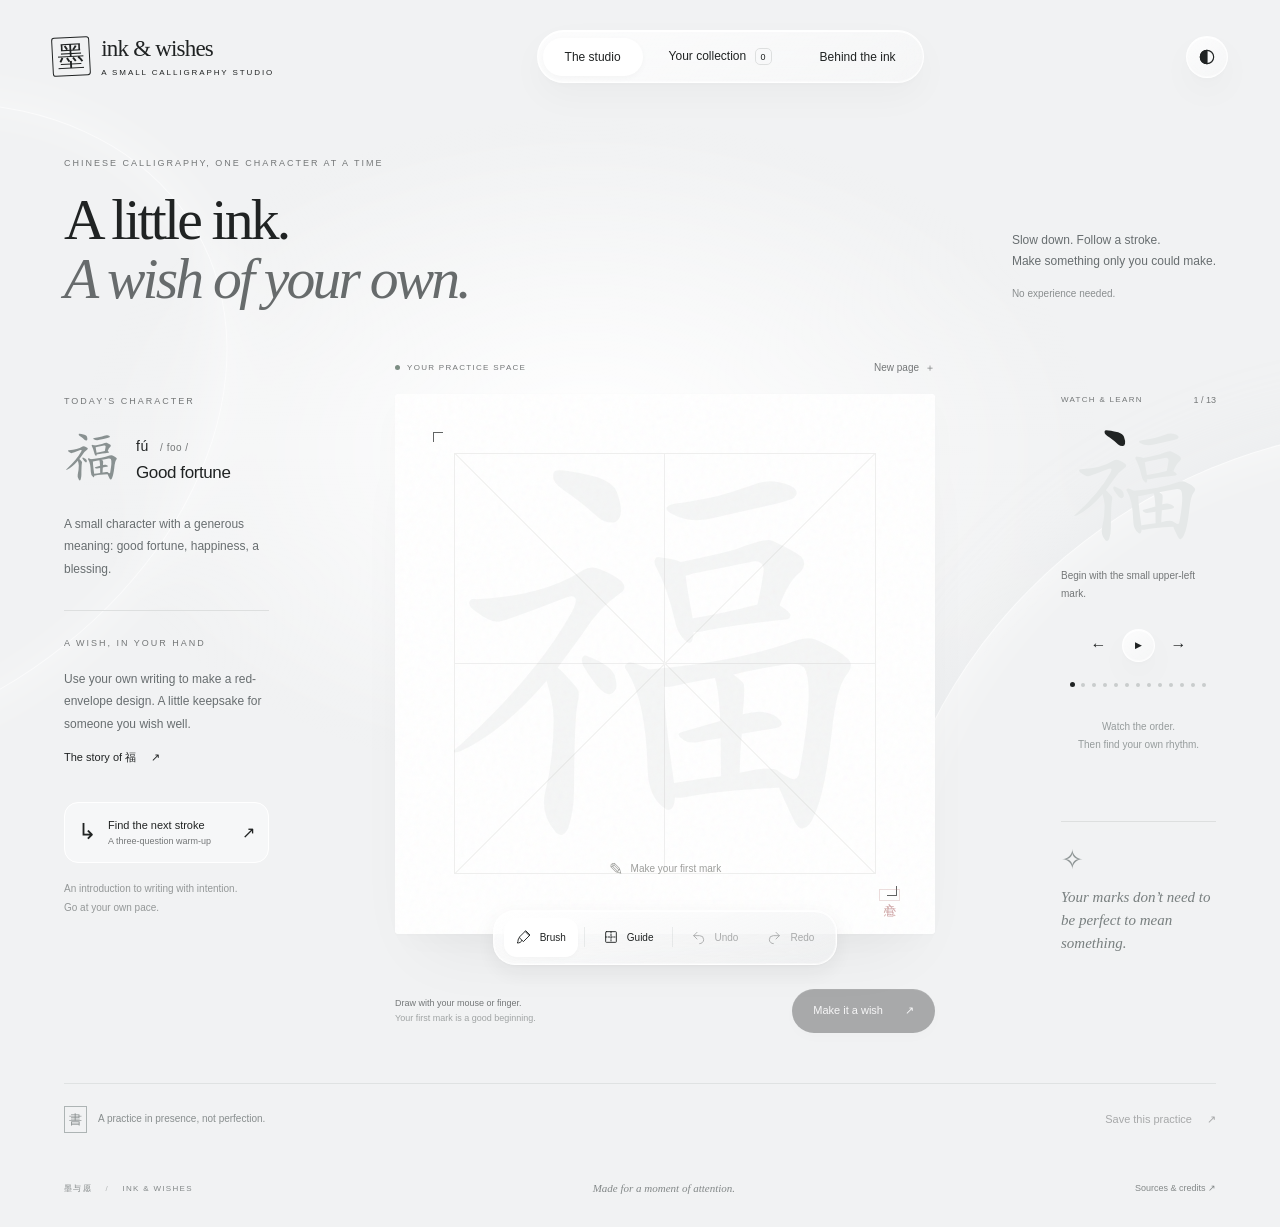
==== assignments/03-ink-and-wishes/site/index.html @ 6d6f7f2f "Build Ink and Wishes calligraphy studio with games and editable artwork" ====
<!doctype html>
<html lang="en">
<head>
  <meta charset="utf-8"><meta name="viewport" content="width=device-width, initial-scale=1">
  <meta name="theme-color" content="#f1f2f3">
  <meta name="description" content="A quiet place to discover Chinese calligraphy. Learn a character, make your mark, and turn your writing into a wish.">
  <title>Ink & Wishes — a little practice, a lasting wish</title>
  <link rel="icon" href="favicon.svg" type="image/svg+xml"><link rel="stylesheet" href="style.css">
  <script type="module" src="app.mjs"></script>
</head>
<body>
  <a href="#main" class="skip-link">Skip to the writing desk</a>
  <div class="ambient" aria-hidden="true"><i></i><i></i></div>
  <header class="site-header">
    <a class="brand" href="#studio" aria-label="Ink and Wishes home"><span class="brand-seal" lang="zh">墨</span><span>ink & wishes<span class="brand-caption">A SMALL CALLIGRAPHY STUDIO</span></span></a>
    <nav class="glass navigation" aria-label="Main navigation"><a href="#studio" data-route="studio" aria-current="page">The studio</a><a href="#collection" data-route="collection">Your collection <span id="nav-count">0</span></a><a href="#process" data-route="process">Behind the ink</a></nav>
    <button id="appearance" class="icon-button glass" aria-label="Use solid controls" aria-pressed="false" title="Use solid controls"><svg viewBox="0 0 24 24" aria-hidden="true"><circle cx="12" cy="12" r="8"/><path d="M12 4v16M12 4a8 8 0 0 0 0 16" fill="currentColor"/></svg></button>
  </header>
  <main id="main" tabindex="-1">
    <section id="view-studio" class="view" aria-labelledby="studio-heading">
      <div class="intro"><div><p class="eyebrow">CHINESE CALLIGRAPHY, ONE CHARACTER AT A TIME</p><h1 id="studio-heading">A little ink.<br><em>A wish of your own.</em></h1></div><p class="intro-note">Slow down. Follow a stroke.<br>Make something only you could make.<span>No experience needed.</span></p></div>
      <div class="desk">
        <aside class="lesson" aria-label="About this character">
          <p class="eyebrow">TODAY’S CHARACTER</p><div class="character-name"><span class="fu-small" aria-hidden="true"></span><div><p class="pronunciation">fú <span>/ foo /</span></p><h2>Good fortune</h2></div></div>
          <p>A small character with a generous meaning: good fortune, happiness, a blessing.</p>
          <div class="lesson-rule"></div><p class="eyebrow">A WISH, IN YOUR HAND</p><p>Use your own writing to make a red-envelope design. A little keepsake for someone you wish well.</p>
          <button id="open-lesson" class="text-link">The story of 福 <span aria-hidden="true">↗</span></button>
          <button id="open-quiz" class="challenge-card"><span class="challenge-symbol" aria-hidden="true">↳</span><span><strong>Find the next stroke</strong><small>A three-question warm-up</small></span><span aria-hidden="true">↗</span></button>
          <p class="lesson-footnote">An introduction to writing with intention.<br>Go at your own pace.</p>
        </aside>
        <section class="workspace" aria-label="Writing surface">
          <div class="paper-meta"><span><span class="live-dot"></span> YOUR PRACTICE SPACE</span><button id="new-page" class="text-link">New page <span aria-hidden="true">＋</span></button></div>
          <div class="paper" id="paper">
            <div class="paper-grain" aria-hidden="true"></div><div class="guide-grid" id="guide-grid" aria-hidden="true"></div><div id="trace-guide" aria-hidden="true"></div>
            <canvas id="ink-canvas" aria-label="Draw your calligraphy here with a mouse, pen, or finger" aria-describedby="canvas-help"></canvas>
            <div class="paper-corner tl" aria-hidden="true"></div><div class="paper-corner br" aria-hidden="true"></div>
            <div class="paper-hint" id="paper-hint"><span class="hint-icon" aria-hidden="true">✎</span> Make your first mark</div>
            <span class="paper-stamp" lang="zh" aria-hidden="true">心意</span>
          </div>
          <div class="glass tool-tray" role="group" aria-label="Drawing tools">
            <button id="brush-options" class="tool-button selected" aria-label="Brush settings" title="Brush settings"><svg viewBox="0 0 24 24" aria-hidden="true"><path d="m15 3 6 6-10 10-6-6ZM5 13c-3 2-1 5-3 8 3 0 6-1 7-4M14 4l6 6"/></svg><span>Brush</span></button>
            <span class="tool-divider"></span><button id="toggle-guide" class="tool-button" aria-label="Show tracing guide" aria-pressed="true" title="Toggle guide"><svg viewBox="0 0 24 24" aria-hidden="true"><rect x="4" y="4" width="16" height="16" rx="1"/><path d="M12 4v16M4 12h16" stroke-dasharray="2 2"/></svg><span>Guide</span></button>
            <span class="tool-divider"></span><button id="undo" class="tool-button" disabled aria-label="Undo last stroke" title="Undo (Ctrl or Command Z)"><svg viewBox="0 0 24 24" aria-hidden="true"><path d="m9 5-5 5 5 5M4 10h9a6 6 0 0 1 0 12"/></svg><span>Undo</span></button><button id="redo" class="tool-button" disabled aria-label="Redo last stroke" title="Redo"><svg viewBox="0 0 24 24" aria-hidden="true"><path d="m15 5 5 5-5 5M20 10h-9a6 6 0 0 0 0 12"/></svg><span>Redo</span></button>
          </div>
          <div class="workspace-bottom"><p id="canvas-help">Draw with your mouse or finger.<span id="stroke-count">Your first mark is a good beginning.</span></p><button id="create-envelope" class="button button-dark" disabled>Make it a wish <span aria-hidden="true">↗</span></button></div>
        </section>
        <aside class="reference" aria-labelledby="sequence-heading"><div class="reference-head"><p class="eyebrow" id="sequence-heading">WATCH & LEARN</p><span id="sequence-counter">1 / 13</span></div><div class="reference-glyph" id="sequence-glyph" aria-label="Stroke 1 of 13"></div><p id="sequence-caption">Begin with the small upper-left mark.</p><div class="sequence-controls"><button id="previous-stroke" class="icon-button" aria-label="Previous reference stroke">←</button><button id="play-sequence" class="icon-button glass" aria-label="Play stroke sequence"><span id="play-symbol" aria-hidden="true">▶</span></button><button id="next-stroke" class="icon-button" aria-label="Next reference stroke">→</button></div><div class="sequence-dots" id="sequence-dots" aria-label="Choose a reference stroke"></div><p class="reference-note">Watch the order.<br>Then find your own rhythm.</p><div class="reference-bottom"><span aria-hidden="true">✧</span><p>Your marks don’t need to be perfect to mean something.</p></div></aside>
      </div>
      <div class="studio-bottom"><p><span class="tiny-seal" lang="zh" aria-hidden="true">書</span> A practice in presence, not perfection.</p><button id="save-practice" class="text-link" disabled>Save this practice <span aria-hidden="true">↗</span></button></div>
    </section>
    <section id="view-collection" class="view" aria-labelledby="collection-heading" hidden><div class="section-intro"><p class="eyebrow">THE MARKS YOU KEEP</p><h1 id="collection-heading">Your collection.</h1><p>Three little spaces for your work. Saved in this browser, on this device.</p></div><div id="collection-status" role="status"></div><div id="collection-grid" class="collection-grid"></div><p class="collection-note">Download a PNG to keep a copy elsewhere. Clearing browser data can remove saved works. A PNG is an image, not an editable drawing.</p></section>
    <section id="view-process" class="view" aria-labelledby="process-heading" hidden><div class="section-intro"><p class="eyebrow">AN AGENTIC-WORKFLOW HOMEWORK PROJECT</p><h1 id="process-heading">Behind the ink.</h1><p>A small website. A record of the choices that shaped it.</p></div><div class="process-layout"><div><h2>From a broad idea to one usable journey.</h2><p>The first idea included games, a brush simulator, couplets, red envelopes, and a gallery. A rubric review led to a smaller first release: one character, one game, and a keepsake you can actually save.</p><ol class="process-list"><li><span>01</span><div><h3>Brief & direction</h3><p>The student chose calligraphy, then changed the visual direction from pastel colors to minimal fluid glass.</p></div></li><li><span>02</span><div><h3>Research & build</h3><p>The coding agent checked references, selected reusable stroke data, and built the lesson, drawing tools, and collection.</p></div></li><li><span>03</span><div><h3>Check & iterate</h3><p>Software checks and browser interaction test drawing, saving, and export. A three-person learner trial is still planned; no participant results are claimed.</p></div></li></ol><p class="process-small">This page records agent-assisted development. The website itself runs locally in your browser and does not call an AI service.</p></div><aside class="process-aside glass"><p class="eyebrow">TRY YOUR NEXT ITERATION</p><h2>Give the agent a useful brief.</h2><label for="iteration-goal">One thing you would improve</label><textarea id="iteration-goal" rows="3" placeholder="For example: make the guide easier to follow on my phone."></textarea><button id="generate-prompt" class="button button-dark">Build my prompt <span aria-hidden="true">↗</span></button><div id="prompt-result" hidden><label for="generated-prompt">Your task brief</label><textarea id="generated-prompt" rows="7" readonly></textarea><button id="copy-prompt" class="text-link">Copy prompt ↗</button></div><p id="prompt-status" role="status"></p></aside></div><div class="lexicon"><details><summary>Prompt</summary><p>The task you give an agent, including the outcome, constraints, and checks.</p></details><details><summary>Context</summary><p>The brief, code, sources, and prior decisions the agent needs to work well.</p></details><details><summary>Tool</summary><p>An action the agent can take, such as reading a source, editing a file, or checking a browser.</p></details><details><summary>Handoff</summary><p>Passing a bounded result, such as a source sheet, into the next task.</p></details><details><summary>Evaluation</summary><p>Checking an output against concrete expectations instead of assuming it works.</p></details><details><summary>Iteration</summary><p>Changing something based on a finding, then checking the result again.</p></details></div><button id="open-sources" class="text-link">References & credits ↗</button></section>
  </main>
  <footer><span>墨与愿 <span class="footer-divider">/</span> INK & WISHES</span><p>Made for a moment of attention.</p><button id="footer-sources" class="text-link">Sources & credits ↗</button></footer>
  <div id="toast" class="glass toast" role="status" aria-live="polite" hidden></div>
  <dialog id="modal" aria-labelledby="modal-title"><div class="modal-top"><p class="eyebrow" id="modal-eyebrow"></p><button id="close-modal" class="icon-button" aria-label="Close dialog">×</button></div><div id="modal-content"></div></dialog>
  <noscript><p class="noscript">Enable JavaScript for the drawing tools and lessons. Source files and credits remain available in the project.</p></noscript>
</body></html>
---- assignments/03-ink-and-wishes/site/style.css ----
@charset "UTF-8";
:root{--paper:#fff;--atmosphere:#f1f2f3;--ink:#202323;--muted:#747778;--edge:#dddfdf;--red:#962d32;--body:"Avenir Next","Helvetica Neue",Arial,sans-serif;--display:Georgia,"Times New Roman",serif;--glass:linear-gradient(145deg,rgba(255,255,255,.8),rgba(255,255,255,.32));--glass-shadow:inset 0 1px 0 #fff,inset 0 -1px 0 #ffffff70,0 4px 5px #20232304,0 14px 36px #20232308;--radius:20px;color-scheme:light;font-family:var(--body);color:var(--ink);background:var(--atmosphere);font-synthesis:none}
*{box-sizing:border-box}body{margin:0;min-width:320px;overflow-x:hidden}button,input,textarea,select{font:inherit}button,a{-webkit-tap-highlight-color:transparent}button{cursor:pointer;color:inherit}button:disabled{cursor:not-allowed;opacity:.35}button:focus-visible,a:focus-visible,input:focus-visible,textarea:focus-visible,summary:focus-visible{outline:2px solid var(--red);outline-offset:5px}button{border:0;background:none}a{color:inherit;text-underline-offset:4px}p{line-height:1.65}h1,h2,h3,p{margin-top:0}svg{display:block}button svg{width:20px;height:20px;fill:none;stroke:currentColor;stroke-width:1.4;stroke-linecap:round;stroke-linejoin:round}[hidden]{display:none!important}.skip-link{position:fixed;top:-80px;left:20px;z-index:100;padding:14px;background:white}.skip-link:focus{top:10px}.ambient{position:fixed;inset:0;overflow:hidden;pointer-events:none;z-index:-1;background:radial-gradient(ellipse at 46% 50%,#fff 0,transparent 52%)}.ambient i{position:absolute;width:800px;height:600px;border-radius:50%;border:1px solid #ffffffb0;box-shadow:inset 0 0 50px #fff6,0 0 60px #fff8;transform:rotate(-30deg);left:-550px;top:130px}.ambient i+ i{left:auto;right:-590px;top:440px;width:1000px;height:900px;box-shadow:inset 0 0 55px #fff9,0 0 80px #dce0e340}
.glass{background:var(--glass);border:1px solid #ffffffdf;box-shadow:var(--glass-shadow);backdrop-filter:blur(22px) saturate(115%);-webkit-backdrop-filter:blur(22px) saturate(115%)}.site-header{max-width:1440px;margin:auto;padding:30px 52px;display:flex;align-items:center;justify-content:space-between;gap:24px}.brand{display:flex;align-items:center;gap:11px;text-decoration:none;font-family:var(--display);font-size:23px;letter-spacing:-.8px;white-space:nowrap}.brand-seal{font-family:"Songti SC","SimSun",serif;font-size:27px;border:1px solid var(--ink);border-radius:3px;line-height:1;padding:5px;transform:rotate(-3deg)}.brand-caption{display:block;font:8px var(--body);letter-spacing:1.9px;margin-top:6px}.navigation{display:flex;align-items:center;border-radius:40px;padding:5px;gap:4px}.navigation a{font-size:12px;text-decoration:none;padding:12px 22px;border-radius:30px;white-space:nowrap;transition:background .2s,box-shadow .2s}.navigation a[aria-current=page]{background:#fff;box-shadow:0 2px 6px #20232308}.navigation a:hover{background:#ffffffa0}.navigation span{display:inline-grid;place-items:center;min-width:17px;height:17px;padding:0 4px;border:1px solid var(--edge);border-radius:5px;font-size:9px;margin-left:5px}.icon-button{display:inline-flex;align-items:center;justify-content:center;width:40px;height:40px;border-radius:50%;font-size:23px;flex:none}.icon-button:hover{background:#ffffffb0}#appearance{width:42px;height:42px}main{max-width:1344px;padding:0 64px;margin:auto;min-height:650px}main:focus{outline:0}.view{animation:enter .45s both}.intro{display:flex;align-items:flex-end;justify-content:space-between;margin:43px 0 50px;gap:30px}.eyebrow{font-size:9px;letter-spacing:2px;font-weight:500;line-height:1.6;color:var(--muted);margin-bottom:21px}h1{font-family:var(--display);font-weight:400;font-size:clamp(40px,4.5vw,65px);line-height:1.02;letter-spacing:-2.8px;margin-bottom:0}h1 em{font-weight:400;color:#676b6c}.intro-note{font-size:12px;line-height:1.8;color:#686e70;margin:0 0 6px;max-width:250px}.intro-note span{display:block;font-size:10px;margin-top:12px;color:#8a8e8f}.desk{display:grid;grid-template-columns:205px minmax(300px,1fr) 155px;gap:40px;align-items:start}.lesson{padding-top:35px}.lesson>.eyebrow{margin-bottom:18px}.character-name{display:flex;align-items:center;gap:14px;margin-bottom:22px}.fu-small{width:58px;height:65px;display:block}.fu-small svg{width:100%;height:100%}.pronunciation{font-size:14px;letter-spacing:.5px;margin-bottom:5px}.pronunciation span{font-size:10px;color:var(--muted);margin-left:7px}.character-name h2{font-size:17px;letter-spacing:-.4px;font-weight:500;margin:0}.lesson>p:not(.eyebrow){font-size:12px;color:#686e70;line-height:1.85}.lesson-rule{height:1px;background:var(--edge);margin:30px 0 25px}.text-link{padding:0;font-size:11px;font-weight:500;display:inline-flex;gap:15px;align-items:center;text-decoration:none;line-height:1.7}.text-link:hover{text-decoration:underline;text-underline-offset:5px}.challenge-card{margin:36px 0 17px;padding:16px 13px;display:flex;gap:12px;align-items:center;text-align:left;width:100%;background:#ffffff64;border:1px solid #fff;border-radius:14px;transition:background .2s,transform .2s}.challenge-card:hover{background:#fff;transform:translateY(-2px)}.challenge-symbol{font-size:22px;align-self:flex-start}.challenge-card strong{display:block;font-size:11px;font-weight:500}.challenge-card small{display:block;font-size:9px;color:var(--muted);margin-top:5px}.challenge-card>span:last-child{margin-left:auto}.lesson .lesson-footnote{font-size:10px!important;color:#949898!important}.workspace{position:relative;min-width:0;max-width:540px;margin:auto;width:100%}.paper-meta{display:flex;justify-content:space-between;align-items:center;margin-bottom:18px;color:var(--muted);font-size:8px;letter-spacing:1.3px}.paper-meta>span{display:flex;align-items:center;gap:7px}.paper-meta .text-link{font-size:10px;letter-spacing:0;gap:6px}.live-dot{width:5px;height:5px;background:#7c8d83;border-radius:50%;display:inline-block}.paper{position:relative;background:#fff;aspect-ratio:1;width:100%;border-radius:3px;box-shadow:0 2px 3px #20232304,0 14px 35px #20232305,0 40px 65px -30px #20232310;isolation:isolate}.paper-grain{position:absolute;inset:0;pointer-events:none;opacity:.032;background-image:url("data:image/svg+xml,%3Csvg viewBox='0 0 120 120' xmlns='http://www.w3.org/2000/svg'%3E%3Cfilter id='n'%3E%3CfeTurbulence type='fractalNoise' baseFrequency='.82' numOctaves='3' stitchTiles='stitch'/%3E%3C/filter%3E%3Cpath fill='%23000' filter='url(%23n)' d='M0 0h120v120H0z'/%3E%3C/svg%3E")}.guide-grid{position:absolute;inset:11%;border:1px solid #eeeeed;background:linear-gradient(90deg,transparent calc(50% - .5px),#eee calc(50% - .5px),#eee calc(50% + .5px),transparent calc(50% + .5px)),linear-gradient(transparent calc(50% - .5px),#eee calc(50% - .5px),#eee calc(50% + .5px),transparent calc(50% + .5px))}.guide-grid:after{content:"";position:absolute;inset:0;background:linear-gradient(45deg,transparent calc(50% - .5px),#f3f3f2 calc(50% - .5px),#f3f3f2 calc(50% + .5px),transparent calc(50% + .5px)),linear-gradient(-45deg,transparent calc(50% - .5px),#f3f3f2 calc(50% - .5px),#f3f3f2 calc(50% + .5px),transparent calc(50% + .5px))}#trace-guide{position:absolute;inset:8%;pointer-events:none;opacity:.075}#trace-guide svg{width:100%;height:100%}#ink-canvas{position:absolute;inset:0;width:100%;height:100%;touch-action:none;cursor:crosshair;z-index:2}.paper-corner{position:absolute;width:10px;height:10px;border-color:#adb2b2;opacity:.7;pointer-events:none}.tl{left:7%;top:7%;border-left:1px solid;border-top:1px solid}.br{right:7%;bottom:7%;border-right:1px solid;border-bottom:1px solid}.paper-hint{position:absolute;bottom:10%;width:100%;text-align:center;font-size:10px;color:#9d9e9b;pointer-events:none;transition:opacity .2s}.hint-icon{display:inline-block;font-size:17px;vertical-align:middle;margin-right:5px}.paper-stamp{position:absolute;right:6.5%;bottom:6%;font-family:"Songti SC",serif;writing-mode:vertical-rl;font-size:12px;letter-spacing:2px;color:#a96061;border:1px solid #ae6a6a66;padding:3px 1px;pointer-events:none;opacity:.55}.tool-tray{position:relative;display:flex;align-items:center;justify-content:center;gap:4px;width:max-content;margin:-24px auto 0;padding:7px 10px;border-radius:22px;z-index:3;background:linear-gradient(160deg,#ffffffd9,#f0f1f2a6);box-shadow:inset 0 1px 0 white,inset 0 0 0 1px #ffffff60,0 8px 24px #20232310,0 1px 3px #20232308}.tool-button{display:flex;align-items:center;gap:8px;padding:10px 12px;border-radius:13px;font-size:10px;min-height:39px}.tool-button:hover:not(:disabled){background:#ffffffa0}.tool-button.selected{background:#fff;box-shadow:0 2px 5px #20232305}.tool-button[aria-pressed=false]{opacity:.6}.tool-divider{height:20px;width:1px;background:#d4d8d875;margin:0 2px}.tool-button svg{width:16px;height:16px}.workspace-bottom{display:flex;justify-content:space-between;align-items:center;gap:15px;margin-top:24px}.workspace-bottom p{font-size:9px;color:var(--muted);margin:0}.workspace-bottom p span{display:block;color:#a0a4a4;font-size:9px}.button{border-radius:50px;padding:13px 21px;display:inline-flex;align-items:center;justify-content:center;gap:22px;min-height:44px;font-size:11px;line-height:1.4;transition:background .2s,transform .2s;white-space:nowrap}.button-dark{background:var(--ink);color:white;box-shadow:inset 0 1px 0 #ffffff15,0 5px 13px #2023230b}.button-dark:hover:not(:disabled){background:#414747;transform:translateY(-1px)}.button-light{background:#f1f2f3;color:var(--ink)}.button-light:hover:not(:disabled){background:#e3e6e6}.reference{padding-top:35px}.reference-head{display:flex;justify-content:space-between;align-items:center;gap:10px}.reference-head .eyebrow{font-size:8px;margin-bottom:0;letter-spacing:1.3px}.reference-head>span{font-size:9px;color:var(--muted);font-variant-numeric:tabular-nums}.reference-glyph{padding:13px 8px 4px;aspect-ratio:1}.reference-glyph svg{width:100%;height:100%}.reference>p{font-size:10px;line-height:1.8;color:var(--muted);min-height:48px}#sequence-caption{margin:5px 0 14px}.sequence-controls{display:flex;align-items:center;justify-content:center;gap:7px}.sequence-controls .icon-button{width:33px;height:33px;font-size:16px}.sequence-controls #play-symbol{font-size:9px}.sequence-dots{display:flex;gap:0;justify-content:center;margin:13px -5px 23px;flex-wrap:wrap}.sequence-dots button{width:11px;height:20px;padding:3px;position:relative}.sequence-dots button:after{content:"";width:4px;height:4px;border-radius:50%;background:#c9cdcd;display:block}.sequence-dots button[aria-pressed=true]:after{background:var(--ink);width:5px;height:5px}.reference .reference-note{text-align:center;font-size:10px;color:#969c9c}.reference-bottom{margin-top:55px;border-top:1px solid var(--edge);padding-top:22px}.reference-bottom>span{font-size:27px;color:#8e9595}.reference-bottom p{font-family:var(--display);font-size:15px;line-height:1.55;font-style:italic;color:#787f7f;margin-top:10px}.studio-bottom{display:flex;align-items:center;justify-content:space-between;border-top:1px solid #dfe2e2;margin-top:50px;padding:22px 0}.studio-bottom p{font-size:10px;color:#888e8e;margin:0;display:flex;align-items:center;gap:11px}.tiny-seal{border:1px solid #adb4b4;padding:2px 4px;font-size:13px}footer{max-width:1344px;margin:0 auto;padding:24px 64px 30px;display:flex;align-items:center;justify-content:space-between;gap:20px;color:#838888;font-size:8px;letter-spacing:1.3px}footer p{margin:0;font-family:var(--display);font-size:11px;letter-spacing:0;font-style:italic}.footer-divider{padding:0 10px;color:#b2b6b6}footer .text-link{font-size:9px;font-weight:400;letter-spacing:0}
.section-intro{margin:58px 0 45px}.section-intro h1{margin-bottom:24px}.section-intro>p:last-child{font-size:13px;color:var(--muted);max-width:540px}.collection-grid{display:grid;grid-template-columns:repeat(3,1fr);gap:26px;margin-bottom:40px}.collection-card{padding:15px;border:1px solid #fff;background:#ffffff70;border-radius:20px;min-width:0}.collection-art{aspect-ratio:4/5;border-radius:10px;background:#e9ecec;overflow:hidden;display:grid;place-items:center;padding:22px}.collection-art canvas{display:block;max-height:100%;max-width:100%;box-shadow:0 10px 25px #20232313;object-fit:contain;width:auto;height:auto}.collection-card h2{font-family:var(--display);font-weight:400;margin:20px 0 6px;font-size:24px;overflow-wrap:anywhere}.collection-card p{font-size:10px;color:var(--muted)}.collection-actions{display:flex;justify-content:space-between;align-items:center;gap:8px;flex-wrap:wrap;border-top:1px solid var(--edge);padding-top:14px}.collection-actions .text-link{font-size:10px}.empty-slot{min-height:330px;border:1px dashed #cdd2d2;border-radius:20px;display:flex;flex-direction:column;justify-content:center;align-items:center;text-align:center;padding:24px;color:var(--muted)}.empty-slot .empty-number{font-family:var(--display);font-size:45px;font-style:italic;color:#c2c8c8}.empty-slot h2{font-family:var(--display);font-weight:400;font-size:22px;margin:12px 0}.empty-slot p{font-size:11px;max-width:190px}.empty-slot a{font-size:11px}.collection-note{font-size:11px;color:var(--muted);max-width:600px;line-height:1.8;margin:40px 0 100px}#collection-status{font-size:12px;color:var(--red);margin-bottom:18px}.process-layout{display:grid;grid-template-columns:1.4fr 1fr;gap:80px}.process-layout h2{font-family:var(--display);font-size:27px;font-weight:400;line-height:1.25;letter-spacing:-.4px}.process-layout p{font-size:13px;color:var(--muted);line-height:1.8}.process-list{list-style:none;padding:0;margin:35px 0}.process-list li{display:flex;gap:25px;padding:22px 0;border-top:1px solid var(--edge)}.process-list li>span{font-family:var(--display);font-size:23px;color:#929999}.process-list h3{font-size:13px;font-weight:500;margin:3px 0 8px}.process-list p{margin:0;font-size:12px}.process-layout .process-small{font-size:11px}.process-aside{padding:30px;border-radius:24px;align-self:start}.process-aside .eyebrow{font-size:9px}.process-aside label,.form-label{font-size:11px;display:block;margin:18px 0 9px}textarea,input[type=text]{width:100%;border:1px solid #d8dede;background:#ffffffad;border-radius:11px;padding:13px;font-size:12px;line-height:1.6;color:var(--ink);resize:vertical}textarea{min-height:88px}textarea::placeholder,input::placeholder{color:#969c9c}.process-aside .button{margin-top:16px;width:100%}#prompt-result .text-link{margin-top:13px}.process-aside #prompt-status{font-size:11px;margin:12px 0 0;color:var(--red)}.lexicon{display:grid;grid-template-columns:repeat(3,1fr);gap:18px;margin:55px 0 30px}.lexicon details{border-top:1px solid var(--edge);padding:18px 0}.lexicon summary{cursor:pointer;font-size:13px}.lexicon p{font-size:12px;color:var(--muted);margin:16px 0 0}#open-sources{margin-bottom:55px}
dialog{border:1px solid #fff;border-radius:26px;background:linear-gradient(150deg,#fffffff5,#f9fafaf5);backdrop-filter:blur(28px);color:var(--ink);box-shadow:0 40px 130px #10151535;width:min(660px,calc(100vw - 30px));max-height:90dvh;padding:25px 32px 32px;overflow-y:auto}dialog::backdrop{background:#34404135;backdrop-filter:blur(7px)}.modal-top{display:flex;justify-content:space-between;align-items:center;gap:20px}.modal-top .eyebrow{margin:0}.modal-top .icon-button{font-size:28px;width:34px;height:34px}dialog h2{font-family:var(--display);font-size:36px;font-weight:400;line-height:1.15;letter-spacing:-1.2px;margin:16px 0 20px}dialog h3{font-weight:500;font-size:14px;margin:22px 0 10px}dialog p{font-size:13px;color:#697171;line-height:1.85}.modal-actions{display:flex;align-items:center;justify-content:flex-end;gap:12px;margin-top:25px;flex-wrap:wrap}.modal-error{color:var(--red)!important;font-size:12px!important;margin:14px 0 0}.modal-note{font-size:10px!important;color:#8c9393!important}.lesson-feature{display:flex;align-items:center;gap:28px;padding:16px 0 24px;border-bottom:1px solid var(--edge)}.lesson-feature .lesson-glyph{width:120px;height:120px;flex:none}.lesson-glyph svg{width:100%;height:100%}.lesson-feature .pinyin{font-family:var(--display);font-size:28px;margin:0}.lesson-feature p{margin:4px 0}.source-list{padding-left:20px}.source-list li{margin:12px 0;font-size:12px;line-height:1.7;color:var(--muted)}.source-list a{color:var(--ink)}.credits-note{padding:15px;background:#e8ebeb70;border-radius:12px;font-size:11px!important}.brush-preview{height:90px;display:flex;align-items:center;justify-content:center;background:#fff;border-radius:16px;margin:24px 0}.brush-preview span{display:block;width:70%;height:12px;border-radius:20px;background:var(--ink)}input[type=range]{accent-color:var(--ink);width:100%}.range-label{display:flex;justify-content:space-between;font-size:12px}.mode-options{display:grid;grid-template-columns:1fr 1fr;gap:12px;margin:22px 0}.mode-options label{cursor:pointer;padding:17px;border:1px solid var(--edge);border-radius:14px;font-size:12px}.mode-options input{accent-color:var(--ink);margin-right:6px}.mode-options small{display:block;color:var(--muted);margin-top:10px;line-height:1.6;font-size:10px}.quiz-glyph{width:180px;height:180px;margin:5px auto 20px;background:#fff;border:1px solid #e5e8e8;border-radius:10px}.quiz-glyph svg{width:100%;height:100%}.quiz-options{display:grid;grid-template-columns:repeat(3,1fr);gap:12px}.quiz-option{padding:12px 10px;border:1px solid #d9dede;border-radius:14px;background:#fff;text-align:center;transition:background .2s}.quiz-option:hover{background:#edf0f0}.quiz-option svg{width:100%;height:115px}.quiz-option span{font-size:11px;display:block;margin-top:6px}.quiz-option.correct{border-color:#48695a;background:#e9efeb}.quiz-option.incorrect{border-color:#a26768;background:#f4eeee}.quiz-option:disabled{opacity:1;cursor:default}.quiz-feedback{font-size:12px;min-height:56px;padding-top:16px}.quiz-feedback strong{display:block;color:var(--ink);margin-bottom:4px}.quiz-feedback p{margin:0;font-size:12px}.quiz-progress{display:flex;gap:6px;margin-bottom:10px}.quiz-progress i{height:3px;flex:1;background:#dfe4e4;border-radius:3px}.quiz-progress i.done{background:var(--ink)}.quiz-complete{padding:26px 0;text-align:center}.quiz-complete .completion-mark{font-family:var(--display);font-size:60px;line-height:1;color:#728577}.quiz-complete p{max-width:400px;margin:18px auto}.envelope-layout{display:grid;grid-template-columns:1fr 1fr;gap:28px;align-items:center}.envelope-scene{background:#e5e8e8;border-radius:14px;padding:25px 35px;display:flex;align-items:center;justify-content:center}.envelope-scene canvas{width:100%;height:auto;max-height:400px;object-fit:contain;box-shadow:0 12px 25px #20232325;transform:rotate(-3deg)}.envelope-actions{display:flex;flex-direction:column;gap:12px}.envelope-actions .button{width:100%}.envelope-actions p{font-size:11px}.work-slots{display:grid;gap:9px;margin:16px 0}.slot-option{text-align:left;padding:14px 17px;border:1px solid var(--edge);border-radius:11px;font-size:12px;overflow-wrap:anywhere}.slot-option[aria-pressed=true]{border-color:var(--ink);background:white}.save-actions{display:flex;gap:12px;margin-top:24px;justify-content:flex-end}.toast{position:fixed;left:50%;bottom:28px;transform:translateX(-50%);z-index:20;padding:14px 23px;border-radius:30px;font-size:12px;max-width:90vw;text-align:center;background:#fffffff0}.noscript{margin:30px;text-align:center}.error-banner{padding:15px;background:white;color:var(--red);border:1px solid var(--edge);border-radius:12px;font-size:12px}.solid .glass{background:#fff;backdrop-filter:none;-webkit-backdrop-filter:none;border-color:#d8dede;box-shadow:0 3px 12px #20232308}
@keyframes enter{from{opacity:0;transform:translateY(8px)}to{opacity:1;transform:translateY(0)}}
@media(min-width:1500px){.intro{margin-top:58px;margin-bottom:60px}.desk{gap:55px;grid-template-columns:210px minmax(300px,1fr) 170px}}
@media(max-width:1100px){.site-header{padding:25px 32px}main{padding:0 35px}.desk{grid-template-columns:175px minmax(280px,1fr) 130px;gap:25px}.intro{margin-top:32px}.navigation a{padding:11px 15px}.brand{font-size:20px}.brand-caption{font-size:7px;letter-spacing:1.4px}.lesson{padding-top:32px}.character-name{gap:7px}.fu-small{width:45px}.character-name h2{font-size:15px}.reference-head{gap:4px}.reference-head .eyebrow{font-size:7px;letter-spacing:.8px}.workspace-bottom{align-items:flex-start}.workspace-bottom .button{padding:12px 15px;font-size:10px;gap:10px}.tool-tray{padding:5px 8px}.tool-button{padding:9px;gap:5px}.tool-button span{font-size:9px}.reference-bottom{margin-top:25px}footer{padding:24px 35px}.process-layout{gap:35px}}
@media(max-width:850px){.site-header{flex-wrap:wrap;gap:18px;padding:25px}.navigation{order:3;width:100%;justify-content:center}.navigation a{flex:1;text-align:center}.brand{font-size:23px}.brand-caption{font-size:8px}main{padding:0 28px}.intro{margin:32px 0}.intro-note{font-size:11px;max-width:190px}h1{font-size:50px}.desk{grid-template-columns:155px minmax(280px,1fr);gap:28px}.reference{grid-column:2;display:grid;grid-template-columns:95px 1fr;column-gap:20px;padding:0;margin-top:12px}.reference-head{grid-column:1/-1;margin-bottom:10px;justify-content:flex-start;gap:20px}.reference-glyph{grid-column:1;grid-row:2/5;padding:0}.reference>p{min-height:0}.sequence-controls{justify-content:flex-start}.sequence-dots{grid-column:2;justify-content:flex-start;margin:3px 0 0}.reference .reference-note,.reference-bottom{display:none}.workspace-bottom{flex-direction:column}.workspace-bottom .button{width:100%;font-size:12px}.lesson-rule{margin:24px 0}.challenge-card{padding:13px 9px;gap:8px}.challenge-card .challenge-symbol{display:none}.collection-grid{gap:14px}.collection-art{padding:12px}.collection-card h2{font-size:20px}.process-layout{grid-template-columns:1fr;gap:30px}.process-aside{max-width:600px}.lexicon{grid-template-columns:repeat(2,1fr)}footer{padding:25px 28px}.studio-bottom{margin-top:30px}}
@media(max-width:600px){.site-header{padding:20px 20px 12px;gap:22px}.brand{font-size:21px}.brand-seal{font-size:24px}.navigation a{padding:11px 9px;font-size:10px}.navigation{padding:4px;gap:0}.navigation span{font-size:8px;min-width:14px;height:14px}.intro{display:block;margin:27px 0 30px}.intro .eyebrow{font-size:7px;letter-spacing:1.5px;margin-bottom:16px}h1{font-size:45px;letter-spacing:-2px}.intro-note{font-size:11px;margin-top:20px;max-width:none}.intro-note br{display:none}.intro-note span{display:inline;margin-left:5px;font-size:10px}main{padding:0 20px}.desk{display:flex;flex-direction:column;gap:0}.lesson{order:1;padding:0;width:100%;margin-bottom:24px;display:grid;grid-template-columns:1fr auto;gap:8px 10px}.lesson>.eyebrow,.lesson-rule,.lesson>p{display:none}.lesson>#open-lesson{display:inline-flex;grid-column:1/-1;justify-self:start;margin-top:8px;min-height:30px}.character-name{margin:0}.fu-small{width:40px;height:45px}.pronunciation{font-size:12px;margin-bottom:4px}.character-name h2{font-size:14px}.challenge-card{grid-column:2;grid-row:1;margin:0;width:160px;border-radius:12px;gap:5px;padding:10px}.challenge-card strong{font-size:10px}.challenge-card small{font-size:8px;margin-top:3px}.workspace{order:2;max-width:470px}.paper-meta{font-size:7px;letter-spacing:1px;margin-bottom:12px}.paper-meta .text-link{font-size:9px}.paper{border-radius:2px}.tool-tray{margin-top:-21px;border-radius:20px;padding:6px}.tool-button{padding:9px 10px}.tool-button span{font-size:9px}.tool-button svg{width:15px;height:15px}.tool-divider{margin:0}.workspace-bottom{flex-direction:row;align-items:center;margin-top:21px;gap:10px}.workspace-bottom .button{width:auto;font-size:10px;padding:13px 17px}.workspace-bottom p{font-size:8px;max-width:150px}.workspace-bottom p span{font-size:8px}.reference{order:3;grid-column:auto;align-self:stretch;margin:30px 0 0;padding:20px 14px;border-top:1px solid var(--edge);grid-template-columns:85px 1fr}.reference-head{justify-content:space-between}.reference-head .eyebrow{font-size:8px;letter-spacing:1.5px}.reference-glyph{grid-row:2/5}.reference>p{font-size:11px}.sequence-dots button{width:14px}.sequence-dots button:after{width:4px;height:4px}.studio-bottom{margin:6px 0 0;padding:18px 0;gap:10px}.studio-bottom p{font-size:9px;max-width:185px}.studio-bottom .text-link{font-size:9px;gap:4px}.tiny-seal{display:none}footer{padding:18px 20px 26px;flex-wrap:wrap;gap:12px;font-size:7px}footer p{display:none}footer .text-link{font-size:9px}.section-intro{margin:36px 0 28px}.section-intro h1{font-size:42px}.section-intro .eyebrow{font-size:8px}.section-intro>p:last-child{font-size:12px}.collection-grid{grid-template-columns:1fr;gap:20px}.collection-card{max-width:430px}.collection-art{height:280px;aspect-ratio:auto;padding:25px}.collection-art canvas{max-height:230px}.collection-card h2{font-size:26px}.empty-slot{min-height:200px}.empty-slot .empty-number{font-size:35px}.collection-note{margin-bottom:40px}.process-layout h2{font-size:25px}.process-aside{padding:22px}.process-list li{gap:18px}.lexicon{margin-top:25px;gap:10px}.lexicon summary{font-size:12px}.lexicon p{font-size:11px}dialog{padding:18px 20px 25px;border-radius:23px;max-height:92dvh}dialog h2{font-size:31px}dialog p{font-size:12px}.lesson-feature{gap:18px}.lesson-feature .lesson-glyph{width:90px;height:90px}.envelope-layout{grid-template-columns:1fr 1fr;gap:15px}.envelope-scene{padding:17px 14px}.envelope-actions .button{font-size:10px;padding:11px 13px;gap:8px}.envelope-actions p{font-size:10px}.quiz-option{padding:8px}.quiz-option svg{height:85px}.quiz-options{gap:8px}.quiz-glyph{width:150px;height:150px}.modal-actions{gap:8px}.modal-actions .button{font-size:10px;padding:12px 16px}.toast{bottom:18px;font-size:11px;width:max-content}.save-actions .button{padding:12px 18px}}
@media(prefers-reduced-motion:reduce){*,*:before,*:after{animation:none!important;transition:none!important;scroll-behavior:auto!important}}
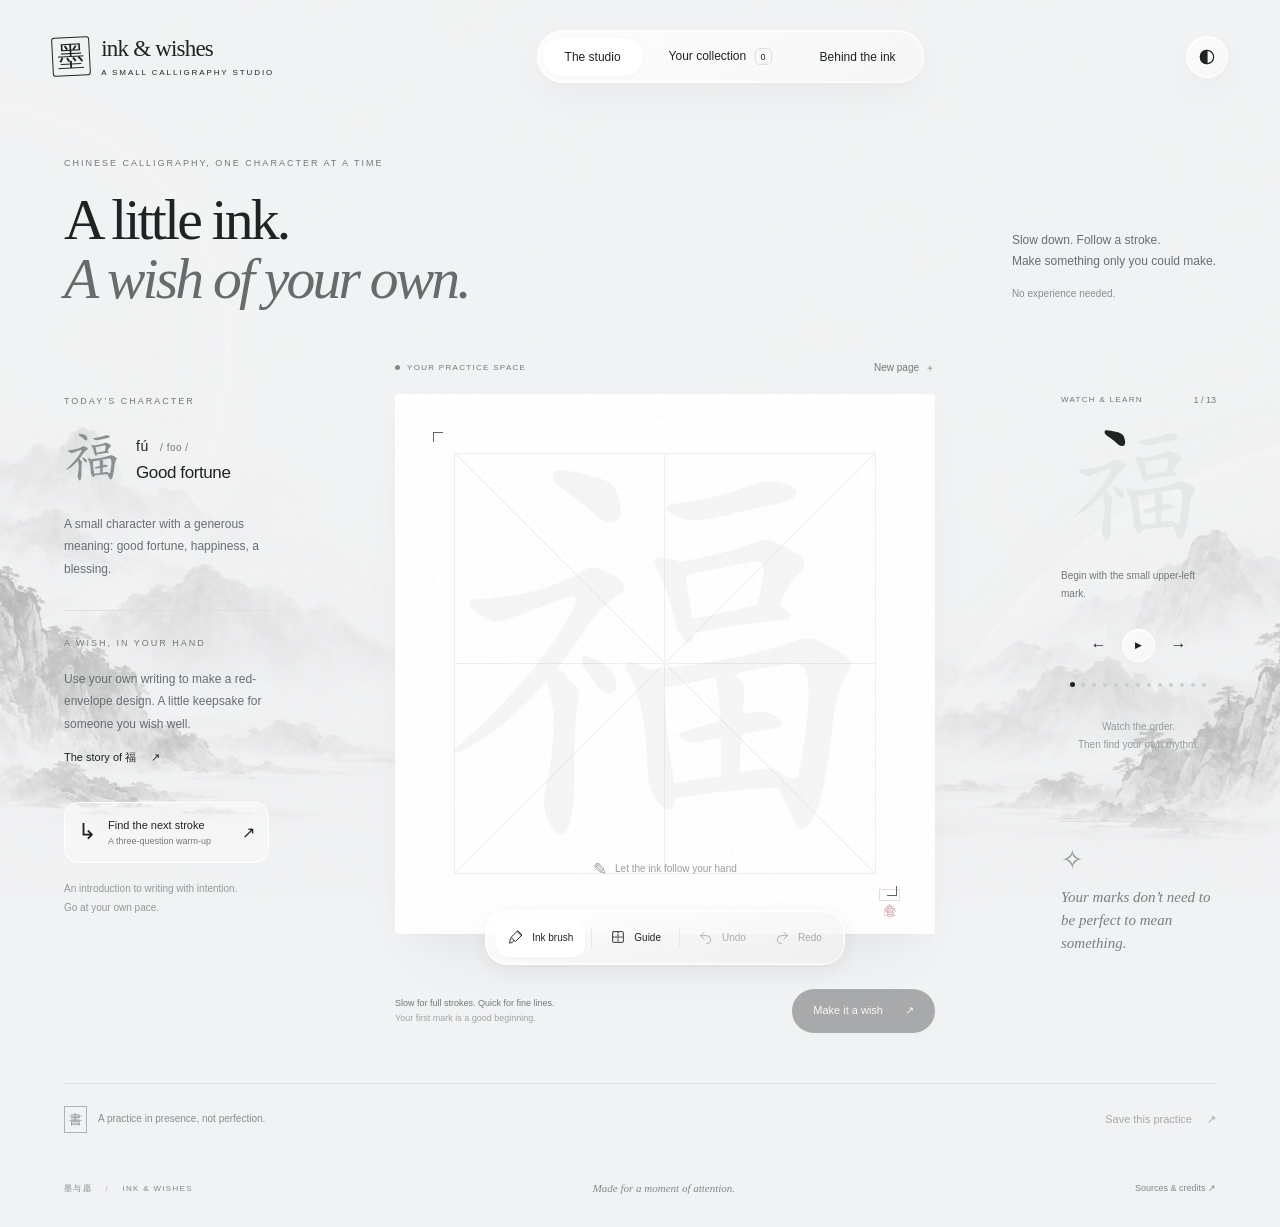
==== commit 80fb0f45: "Add textured calligraphy brush and subtle ink-wash landscape" ====
--- a/assignments/03-ink-and-wishes/site/index.html
+++ b/assignments/03-ink-and-wishes/site/index.html
@@ -34,7 +34,7 @@
             <div class="paper-grain" aria-hidden="true"></div><div class="guide-grid" id="guide-grid" aria-hidden="true"></div><div id="trace-guide" aria-hidden="true"></div>
             <canvas id="ink-canvas" aria-label="Draw your calligraphy here with a mouse, pen, or finger" aria-describedby="canvas-help"></canvas>
             <div class="paper-corner tl" aria-hidden="true"></div><div class="paper-corner br" aria-hidden="true"></div>
-            <div class="paper-hint" id="paper-hint"><span class="hint-icon" aria-hidden="true">✎</span> Make your first mark</div>
+            <div class="paper-hint" id="paper-hint"><span class="hint-icon" aria-hidden="true">✎</span> Let the ink follow your hand</div>
             <span class="paper-stamp" lang="zh" aria-hidden="true">心意</span>
           </div>
           <div class="glass tool-tray" role="group" aria-label="Drawing tools">
@@ -42,7 +42,7 @@
             <span class="tool-divider"></span><button id="toggle-guide" class="tool-button" aria-label="Show tracing guide" aria-pressed="true" title="Toggle guide"><svg viewBox="0 0 24 24" aria-hidden="true"><rect x="4" y="4" width="16" height="16" rx="1"/><path d="M12 4v16M4 12h16" stroke-dasharray="2 2"/></svg><span>Guide</span></button>
             <span class="tool-divider"></span><button id="undo" class="tool-button" disabled aria-label="Undo last stroke" title="Undo (Ctrl or Command Z)"><svg viewBox="0 0 24 24" aria-hidden="true"><path d="m9 5-5 5 5 5M4 10h9a6 6 0 0 1 0 12"/></svg><span>Undo</span></button><button id="redo" class="tool-button" disabled aria-label="Redo last stroke" title="Redo"><svg viewBox="0 0 24 24" aria-hidden="true"><path d="m15 5 5 5-5 5M20 10h-9a6 6 0 0 0 0 12"/></svg><span>Redo</span></button>
           </div>
-          <div class="workspace-bottom"><p id="canvas-help">Draw with your mouse or finger.<span id="stroke-count">Your first mark is a good beginning.</span></p><button id="create-envelope" class="button button-dark" disabled>Make it a wish <span aria-hidden="true">↗</span></button></div>
+          <div class="workspace-bottom"><p id="canvas-help">Slow for full strokes. Quick for fine lines.<span id="stroke-count">Your first mark is a good beginning.</span></p><button id="create-envelope" class="button button-dark" disabled>Make it a wish <span aria-hidden="true">↗</span></button></div>
         </section>
         <aside class="reference" aria-labelledby="sequence-heading"><div class="reference-head"><p class="eyebrow" id="sequence-heading">WATCH & LEARN</p><span id="sequence-counter">1 / 13</span></div><div class="reference-glyph" id="sequence-glyph" aria-label="Stroke 1 of 13"></div><p id="sequence-caption">Begin with the small upper-left mark.</p><div class="sequence-controls"><button id="previous-stroke" class="icon-button" aria-label="Previous reference stroke">←</button><button id="play-sequence" class="icon-button glass" aria-label="Play stroke sequence"><span id="play-symbol" aria-hidden="true">▶</span></button><button id="next-stroke" class="icon-button" aria-label="Next reference stroke">→</button></div><div class="sequence-dots" id="sequence-dots" aria-label="Choose a reference stroke"></div><p class="reference-note">Watch the order.<br>Then find your own rhythm.</p><div class="reference-bottom"><span aria-hidden="true">✧</span><p>Your marks don’t need to be perfect to mean something.</p></div></aside>
       </div>
--- a/assignments/03-ink-and-wishes/site/style.css
+++ b/assignments/03-ink-and-wishes/site/style.css
@@ -10,3 +10,18 @@
 @media(max-width:850px){.site-header{flex-wrap:wrap;gap:18px;padding:25px}.navigation{order:3;width:100%;justify-content:center}.navigation a{flex:1;text-align:center}.brand{font-size:23px}.brand-caption{font-size:8px}main{padding:0 28px}.intro{margin:32px 0}.intro-note{font-size:11px;max-width:190px}h1{font-size:50px}.desk{grid-template-columns:155px minmax(280px,1fr);gap:28px}.reference{grid-column:2;display:grid;grid-template-columns:95px 1fr;column-gap:20px;padding:0;margin-top:12px}.reference-head{grid-column:1/-1;margin-bottom:10px;justify-content:flex-start;gap:20px}.reference-glyph{grid-column:1;grid-row:2/5;padding:0}.reference>p{min-height:0}.sequence-controls{justify-content:flex-start}.sequence-dots{grid-column:2;justify-content:flex-start;margin:3px 0 0}.reference .reference-note,.reference-bottom{display:none}.workspace-bottom{flex-direction:column}.workspace-bottom .button{width:100%;font-size:12px}.lesson-rule{margin:24px 0}.challenge-card{padding:13px 9px;gap:8px}.challenge-card .challenge-symbol{display:none}.collection-grid{gap:14px}.collection-art{padding:12px}.collection-card h2{font-size:20px}.process-layout{grid-template-columns:1fr;gap:30px}.process-aside{max-width:600px}.lexicon{grid-template-columns:repeat(2,1fr)}footer{padding:25px 28px}.studio-bottom{margin-top:30px}}
 @media(max-width:600px){.site-header{padding:20px 20px 12px;gap:22px}.brand{font-size:21px}.brand-seal{font-size:24px}.navigation a{padding:11px 9px;font-size:10px}.navigation{padding:4px;gap:0}.navigation span{font-size:8px;min-width:14px;height:14px}.intro{display:block;margin:27px 0 30px}.intro .eyebrow{font-size:7px;letter-spacing:1.5px;margin-bottom:16px}h1{font-size:45px;letter-spacing:-2px}.intro-note{font-size:11px;margin-top:20px;max-width:none}.intro-note br{display:none}.intro-note span{display:inline;margin-left:5px;font-size:10px}main{padding:0 20px}.desk{display:flex;flex-direction:column;gap:0}.lesson{order:1;padding:0;width:100%;margin-bottom:24px;display:grid;grid-template-columns:1fr auto;gap:8px 10px}.lesson>.eyebrow,.lesson-rule,.lesson>p{display:none}.lesson>#open-lesson{display:inline-flex;grid-column:1/-1;justify-self:start;margin-top:8px;min-height:30px}.character-name{margin:0}.fu-small{width:40px;height:45px}.pronunciation{font-size:12px;margin-bottom:4px}.character-name h2{font-size:14px}.challenge-card{grid-column:2;grid-row:1;margin:0;width:160px;border-radius:12px;gap:5px;padding:10px}.challenge-card strong{font-size:10px}.challenge-card small{font-size:8px;margin-top:3px}.workspace{order:2;max-width:470px}.paper-meta{font-size:7px;letter-spacing:1px;margin-bottom:12px}.paper-meta .text-link{font-size:9px}.paper{border-radius:2px}.tool-tray{margin-top:-21px;border-radius:20px;padding:6px}.tool-button{padding:9px 10px}.tool-button span{font-size:9px}.tool-button svg{width:15px;height:15px}.tool-divider{margin:0}.workspace-bottom{flex-direction:row;align-items:center;margin-top:21px;gap:10px}.workspace-bottom .button{width:auto;font-size:10px;padding:13px 17px}.workspace-bottom p{font-size:8px;max-width:150px}.workspace-bottom p span{font-size:8px}.reference{order:3;grid-column:auto;align-self:stretch;margin:30px 0 0;padding:20px 14px;border-top:1px solid var(--edge);grid-template-columns:85px 1fr}.reference-head{justify-content:space-between}.reference-head .eyebrow{font-size:8px;letter-spacing:1.5px}.reference-glyph{grid-row:2/5}.reference>p{font-size:11px}.sequence-dots button{width:14px}.sequence-dots button:after{width:4px;height:4px}.studio-bottom{margin:6px 0 0;padding:18px 0;gap:10px}.studio-bottom p{font-size:9px;max-width:185px}.studio-bottom .text-link{font-size:9px;gap:4px}.tiny-seal{display:none}footer{padding:18px 20px 26px;flex-wrap:wrap;gap:12px;font-size:7px}footer p{display:none}footer .text-link{font-size:9px}.section-intro{margin:36px 0 28px}.section-intro h1{font-size:42px}.section-intro .eyebrow{font-size:8px}.section-intro>p:last-child{font-size:12px}.collection-grid{grid-template-columns:1fr;gap:20px}.collection-card{max-width:430px}.collection-art{height:280px;aspect-ratio:auto;padding:25px}.collection-art canvas{max-height:230px}.collection-card h2{font-size:26px}.empty-slot{min-height:200px}.empty-slot .empty-number{font-size:35px}.collection-note{margin-bottom:40px}.process-layout h2{font-size:25px}.process-aside{padding:22px}.process-list li{gap:18px}.lexicon{margin-top:25px;gap:10px}.lexicon summary{font-size:12px}.lexicon p{font-size:11px}dialog{padding:18px 20px 25px;border-radius:23px;max-height:92dvh}dialog h2{font-size:31px}dialog p{font-size:12px}.lesson-feature{gap:18px}.lesson-feature .lesson-glyph{width:90px;height:90px}.envelope-layout{grid-template-columns:1fr 1fr;gap:15px}.envelope-scene{padding:17px 14px}.envelope-actions .button{font-size:10px;padding:11px 13px;gap:8px}.envelope-actions p{font-size:10px}.quiz-option{padding:8px}.quiz-option svg{height:85px}.quiz-options{gap:8px}.quiz-glyph{width:150px;height:150px}.modal-actions{gap:8px}.modal-actions .button{font-size:10px;padding:12px 16px}.toast{bottom:18px;font-size:11px;width:max-content}.save-actions .button{padding:12px 18px}}
 @media(prefers-reduced-motion:reduce){*,*:before,*:after{animation:none!important;transition:none!important;scroll-behavior:auto!important}}
+
+/* Ink-wash atmosphere stays outside the white writing surface. */
+.ambient{background:#f1f2f3}
+.ambient:before{content:"";position:absolute;inset:0;background:url("assets/ink-landscape.png") center bottom/cover no-repeat;mix-blend-mode:multiply;opacity:.28}
+.ambient i{opacity:.45}
+.brush-preview{height:110px;padding:10px 0;overflow:hidden;border:1px solid #e9ebeb;background:#fff}
+.brush-preview canvas{display:block;width:100%;height:auto}
+.brush-modes{grid-template-columns:1.3fr 1fr 1fr;gap:10px;margin-top:18px}
+.brush-modes label{padding:16px 12px;transition:border-color .2s,background .2s}
+.brush-modes label:has(input:checked){border-color:#4c5555;background:#fff;box-shadow:0 3px 10px #20232306}
+.brush-modes label>span{font-family:"Songti SC",serif;display:inline-block;color:#6c7474;margin-left:4px}
+#ink-load-control{margin-top:22px}
+.ink-scale{display:flex;justify-content:space-between;color:#7e8585;font-size:10px;margin-top:4px}
+.brush-tip{font-size:11px;margin:22px 0 0;line-height:1.8}
+@media(max-width:600px){.ambient:before{background-size:auto 76vh;background-position:left bottom;opacity:.2}.brush-modes{grid-template-columns:1fr 1fr}.brush-modes label:first-child{grid-column:1/-1}.brush-modes label:first-child small{margin-top:7px}.brush-preview{height:80px;margin:18px 0}.brush-tip{font-size:11px}}
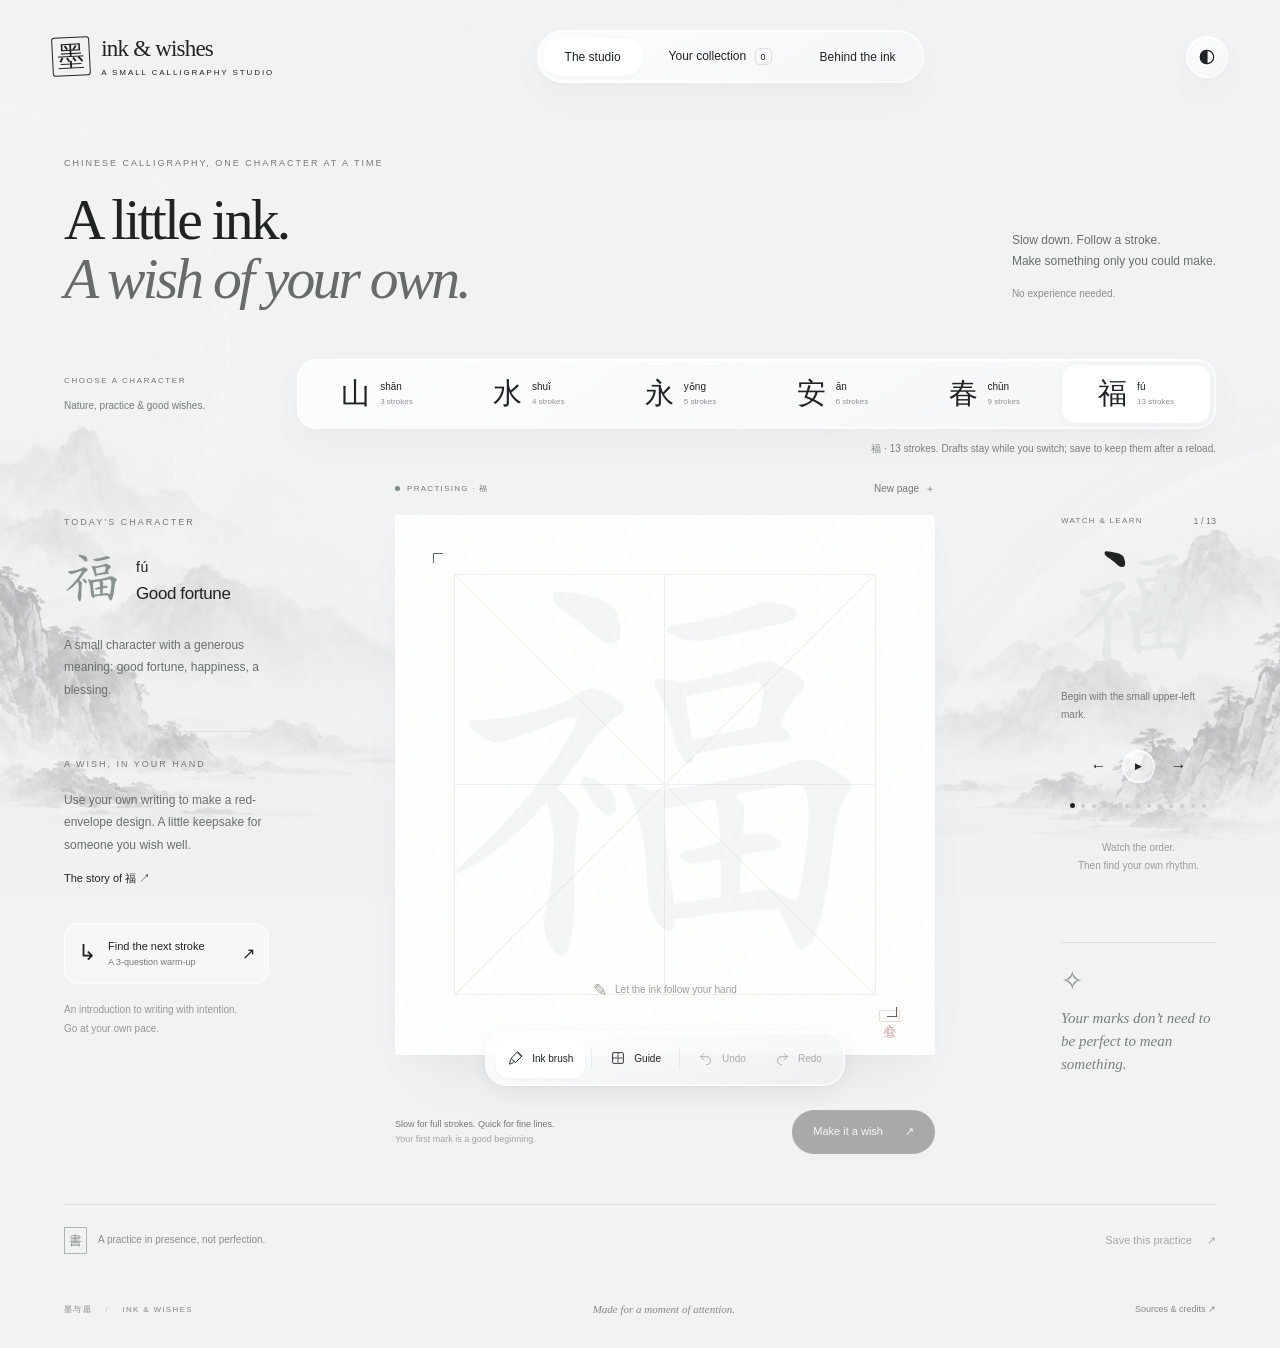
==== commit baa0da38: "Expand calligraphy studio to six character lessons" ====
--- a/assignments/03-ink-and-wishes/site/index.html
+++ b/assignments/03-ink-and-wishes/site/index.html
@@ -19,17 +19,18 @@
   <main id="main" tabindex="-1">
     <section id="view-studio" class="view" aria-labelledby="studio-heading">
       <div class="intro"><div><p class="eyebrow">CHINESE CALLIGRAPHY, ONE CHARACTER AT A TIME</p><h1 id="studio-heading">A little ink.<br><em>A wish of your own.</em></h1></div><p class="intro-note">Slow down. Follow a stroke.<br>Make something only you could make.<span>No experience needed.</span></p></div>
+      <div class="character-library"><div class="library-label"><p class="eyebrow">CHOOSE A CHARACTER</p><span>Nature, practice & good wishes.</span></div><div class="glass character-picker" id="character-picker" role="group" aria-label="Choose a character"></div></div><p id="character-status" class="character-status" role="status">Choose a character to begin.</p>
       <div class="desk">
         <aside class="lesson" aria-label="About this character">
-          <p class="eyebrow">TODAY’S CHARACTER</p><div class="character-name"><span class="fu-small" aria-hidden="true"></span><div><p class="pronunciation">fú <span>/ foo /</span></p><h2>Good fortune</h2></div></div>
-          <p>A small character with a generous meaning: good fortune, happiness, a blessing.</p>
+          <p class="eyebrow">TODAY’S CHARACTER</p><div class="character-name"><span class="fu-small" aria-hidden="true"></span><div><p class="pronunciation" id="lesson-pinyin">fú</p><h2 id="lesson-meaning">Good fortune</h2></div></div>
+          <p id="lesson-gloss">A small character with a generous meaning: good fortune, happiness, a blessing.</p>
           <div class="lesson-rule"></div><p class="eyebrow">A WISH, IN YOUR HAND</p><p>Use your own writing to make a red-envelope design. A little keepsake for someone you wish well.</p>
           <button id="open-lesson" class="text-link">The story of 福 <span aria-hidden="true">↗</span></button>
           <button id="open-quiz" class="challenge-card"><span class="challenge-symbol" aria-hidden="true">↳</span><span><strong>Find the next stroke</strong><small>A three-question warm-up</small></span><span aria-hidden="true">↗</span></button>
           <p class="lesson-footnote">An introduction to writing with intention.<br>Go at your own pace.</p>
         </aside>
         <section class="workspace" aria-label="Writing surface">
-          <div class="paper-meta"><span><span class="live-dot"></span> YOUR PRACTICE SPACE</span><button id="new-page" class="text-link">New page <span aria-hidden="true">＋</span></button></div>
+          <div class="paper-meta"><span><span class="live-dot"></span> <span id="paper-character">PRACTISING · 福</span></span><button id="new-page" class="text-link">New page <span aria-hidden="true">＋</span></button></div>
           <div class="paper" id="paper">
             <div class="paper-grain" aria-hidden="true"></div><div class="guide-grid" id="guide-grid" aria-hidden="true"></div><div id="trace-guide" aria-hidden="true"></div>
             <canvas id="ink-canvas" aria-label="Draw your calligraphy here with a mouse, pen, or finger" aria-describedby="canvas-help"></canvas>
@@ -49,7 +50,7 @@
       <div class="studio-bottom"><p><span class="tiny-seal" lang="zh" aria-hidden="true">書</span> A practice in presence, not perfection.</p><button id="save-practice" class="text-link" disabled>Save this practice <span aria-hidden="true">↗</span></button></div>
     </section>
     <section id="view-collection" class="view" aria-labelledby="collection-heading" hidden><div class="section-intro"><p class="eyebrow">THE MARKS YOU KEEP</p><h1 id="collection-heading">Your collection.</h1><p>Three little spaces for your work. Saved in this browser, on this device.</p></div><div id="collection-status" role="status"></div><div id="collection-grid" class="collection-grid"></div><p class="collection-note">Download a PNG to keep a copy elsewhere. Clearing browser data can remove saved works. A PNG is an image, not an editable drawing.</p></section>
-    <section id="view-process" class="view" aria-labelledby="process-heading" hidden><div class="section-intro"><p class="eyebrow">AN AGENTIC-WORKFLOW HOMEWORK PROJECT</p><h1 id="process-heading">Behind the ink.</h1><p>A small website. A record of the choices that shaped it.</p></div><div class="process-layout"><div><h2>From a broad idea to one usable journey.</h2><p>The first idea included games, a brush simulator, couplets, red envelopes, and a gallery. A rubric review led to a smaller first release: one character, one game, and a keepsake you can actually save.</p><ol class="process-list"><li><span>01</span><div><h3>Brief & direction</h3><p>The student chose calligraphy, then changed the visual direction from pastel colors to minimal fluid glass.</p></div></li><li><span>02</span><div><h3>Research & build</h3><p>The coding agent checked references, selected reusable stroke data, and built the lesson, drawing tools, and collection.</p></div></li><li><span>03</span><div><h3>Check & iterate</h3><p>Software checks and browser interaction test drawing, saving, and export. A three-person learner trial is still planned; no participant results are claimed.</p></div></li></ol><p class="process-small">This page records agent-assisted development. The website itself runs locally in your browser and does not call an AI service.</p></div><aside class="process-aside glass"><p class="eyebrow">TRY YOUR NEXT ITERATION</p><h2>Give the agent a useful brief.</h2><label for="iteration-goal">One thing you would improve</label><textarea id="iteration-goal" rows="3" placeholder="For example: make the guide easier to follow on my phone."></textarea><button id="generate-prompt" class="button button-dark">Build my prompt <span aria-hidden="true">↗</span></button><div id="prompt-result" hidden><label for="generated-prompt">Your task brief</label><textarea id="generated-prompt" rows="7" readonly></textarea><button id="copy-prompt" class="text-link">Copy prompt ↗</button></div><p id="prompt-status" role="status"></p></aside></div><div class="lexicon"><details><summary>Prompt</summary><p>The task you give an agent, including the outcome, constraints, and checks.</p></details><details><summary>Context</summary><p>The brief, code, sources, and prior decisions the agent needs to work well.</p></details><details><summary>Tool</summary><p>An action the agent can take, such as reading a source, editing a file, or checking a browser.</p></details><details><summary>Handoff</summary><p>Passing a bounded result, such as a source sheet, into the next task.</p></details><details><summary>Evaluation</summary><p>Checking an output against concrete expectations instead of assuming it works.</p></details><details><summary>Iteration</summary><p>Changing something based on a finding, then checking the result again.</p></details></div><button id="open-sources" class="text-link">References & credits ↗</button></section>
+    <section id="view-process" class="view" aria-labelledby="process-heading" hidden><div class="section-intro"><p class="eyebrow">AN AGENTIC-WORKFLOW HOMEWORK PROJECT</p><h1 id="process-heading">Behind the ink.</h1><p>A small website. A record of the choices that shaped it.</p></div><div class="process-layout"><div><h2>From a broad idea to one usable journey.</h2><p>The first idea included games, a brush simulator, couplets, red envelopes, and a gallery. A rubric review led to a first release with one character and a saved keepsake. Student feedback then led to a textured brush and six connected character lessons.</p><ol class="process-list"><li><span>01</span><div><h3>Brief & direction</h3><p>The student chose calligraphy, then changed the visual direction from pastel colors to minimal fluid glass.</p></div></li><li><span>02</span><div><h3>Research & build</h3><p>The coding agent checked references, selected reusable stroke data, and built the lesson, drawing tools, and collection.</p></div></li><li><span>03</span><div><h3>Check & iterate</h3><p>Software checks and browser interaction test drawing, saving, and export. A three-person learner trial is still planned; no participant results are claimed.</p></div></li></ol><p class="process-small">This page records agent-assisted development. The website itself runs locally in your browser and does not call an AI service.</p></div><aside class="process-aside glass"><p class="eyebrow">TRY YOUR NEXT ITERATION</p><h2>Give the agent a useful brief.</h2><label for="iteration-goal">One thing you would improve</label><textarea id="iteration-goal" rows="3" placeholder="For example: make the guide easier to follow on my phone."></textarea><button id="generate-prompt" class="button button-dark">Build my prompt <span aria-hidden="true">↗</span></button><div id="prompt-result" hidden><label for="generated-prompt">Your task brief</label><textarea id="generated-prompt" rows="7" readonly></textarea><button id="copy-prompt" class="text-link">Copy prompt ↗</button></div><p id="prompt-status" role="status"></p></aside></div><div class="lexicon"><details><summary>Prompt</summary><p>The task you give an agent, including the outcome, constraints, and checks.</p></details><details><summary>Context</summary><p>The brief, code, sources, and prior decisions the agent needs to work well.</p></details><details><summary>Tool</summary><p>An action the agent can take, such as reading a source, editing a file, or checking a browser.</p></details><details><summary>Handoff</summary><p>Passing a bounded result, such as a source sheet, into the next task.</p></details><details><summary>Evaluation</summary><p>Checking an output against concrete expectations instead of assuming it works.</p></details><details><summary>Iteration</summary><p>Changing something based on a finding, then checking the result again.</p></details></div><button id="open-sources" class="text-link">References & credits ↗</button></section>
   </main>
   <footer><span>墨与愿 <span class="footer-divider">/</span> INK & WISHES</span><p>Made for a moment of attention.</p><button id="footer-sources" class="text-link">Sources & credits ↗</button></footer>
   <div id="toast" class="glass toast" role="status" aria-live="polite" hidden></div>
--- a/assignments/03-ink-and-wishes/site/style.css
+++ b/assignments/03-ink-and-wishes/site/style.css
@@ -25,3 +25,17 @@
 .ink-scale{display:flex;justify-content:space-between;color:#7e8585;font-size:10px;margin-top:4px}
 .brush-tip{font-size:11px;margin:22px 0 0;line-height:1.8}
 @media(max-width:600px){.ambient:before{background-size:auto 76vh;background-position:left bottom;opacity:.2}.brush-modes{grid-template-columns:1fr 1fr}.brush-modes label:first-child{grid-column:1/-1}.brush-modes label:first-child small{margin-top:7px}.brush-preview{height:80px;margin:18px 0}.brush-tip{font-size:11px}}
+
+/* One connected lesson per character; the familiar writing desk stays in place. */
+.character-library{display:flex;align-items:center;gap:28px;margin:0 0 12px}
+.library-label{width:205px;flex:none}.library-label .eyebrow{margin:0 0 7px;font-size:8px;letter-spacing:1.6px}.library-label>span{font-size:10px;color:#747b7b}
+.character-picker{display:grid;grid-template-columns:repeat(6,1fr);padding:5px;gap:4px;border-radius:19px;flex:1}
+.character-choice{display:flex;align-items:center;justify-content:center;gap:10px;padding:10px 8px;border-radius:14px;text-align:left;min-height:58px}
+.character-choice>span:first-child{font-family:"Songti SC","STSong","SimSun",serif;font-size:29px;line-height:1}
+.character-choice>span:last-child{font-size:10px}.character-choice small{display:block;font-size:8px;color:#8b9292;margin-top:5px;white-space:nowrap}
+.character-choice[aria-pressed=true]{background:#fff;box-shadow:0 2px 8px #2023230c}.character-choice:hover{background:#ffffffa6}
+.character-status{font-size:10px;color:#7a8181;text-align:right;margin:0 0 24px;line-height:1.5;min-height:15px}
+.quiz-options{grid-template-columns:repeat(var(--choices,3),1fr)}
+@media(max-width:1100px){.library-label{width:175px}.character-library{gap:25px}.character-choice{gap:6px;padding:10px 5px}.character-choice>span:first-child{font-size:25px}}
+@media(max-width:850px){.character-library{display:block}.library-label{width:auto;display:flex;justify-content:space-between;margin-bottom:10px}.library-label .eyebrow{margin:0}.character-status{text-align:left;margin-bottom:28px}.character-choice{padding:10px 6px}}
+@media(max-width:600px){.character-picker{grid-template-columns:repeat(3,1fr);border-radius:18px;gap:3px}.character-choice{min-height:54px;gap:12px}.character-choice>span:first-child{font-size:27px}.character-status{font-size:9px}.library-label>span{font-size:9px}.character-library{margin-top:-6px}.library-label .eyebrow{font-size:7px;letter-spacing:1.1px}.character-status{margin-bottom:23px}}
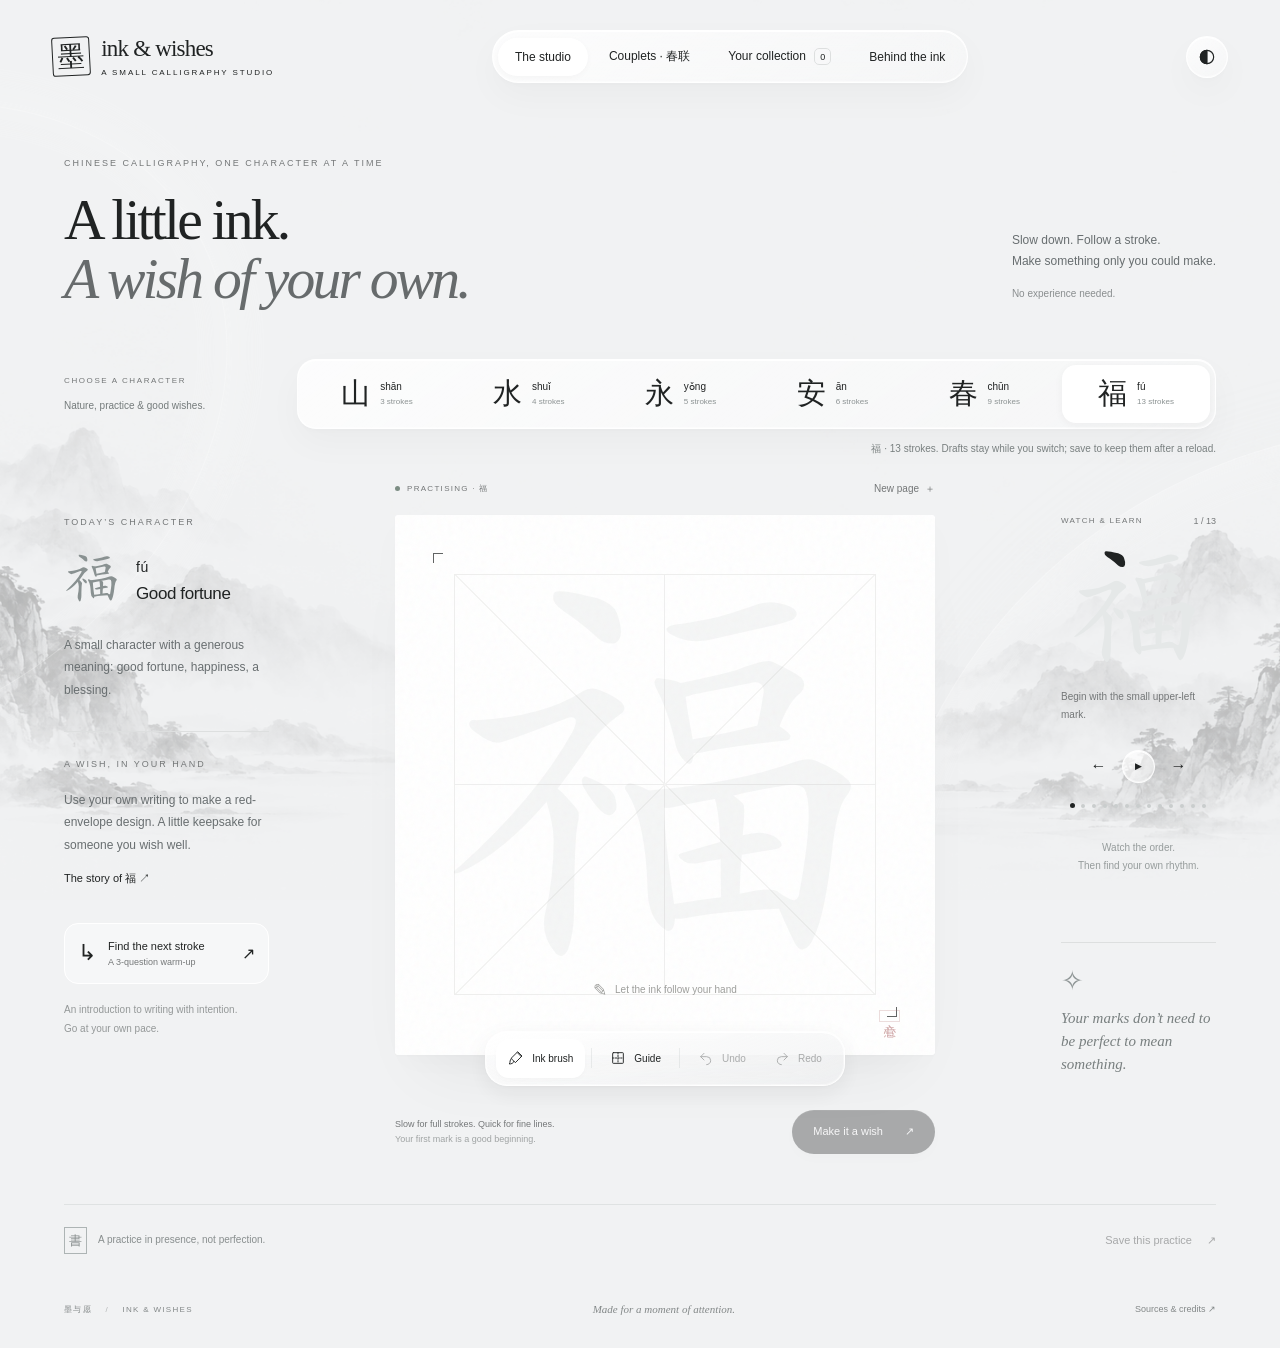
==== commit 763d29b3: "Add editable Spring Festival couplet workshop" ====
--- a/assignments/03-ink-and-wishes/site/index.html
+++ b/assignments/03-ink-and-wishes/site/index.html
@@ -13,7 +13,7 @@
   <div class="ambient" aria-hidden="true"><i></i><i></i></div>
   <header class="site-header">
     <a class="brand" href="#studio" aria-label="Ink and Wishes home"><span class="brand-seal" lang="zh">墨</span><span>ink & wishes<span class="brand-caption">A SMALL CALLIGRAPHY STUDIO</span></span></a>
-    <nav class="glass navigation" aria-label="Main navigation"><a href="#studio" data-route="studio" aria-current="page">The studio</a><a href="#collection" data-route="collection">Your collection <span id="nav-count">0</span></a><a href="#process" data-route="process">Behind the ink</a></nav>
+    <nav class="glass navigation" aria-label="Main navigation"><a href="#studio" data-route="studio" aria-current="page">The studio</a><a href="#couplets" data-route="couplets">Couplets · 春联</a><a href="#collection" data-route="collection">Your collection <span id="nav-count">0</span></a><a href="#process" data-route="process">Behind the ink</a></nav>
     <button id="appearance" class="icon-button glass" aria-label="Use solid controls" aria-pressed="false" title="Use solid controls"><svg viewBox="0 0 24 24" aria-hidden="true"><circle cx="12" cy="12" r="8"/><path d="M12 4v16M12 4a8 8 0 0 0 0 16" fill="currentColor"/></svg></button>
   </header>
   <main id="main" tabindex="-1">
@@ -49,8 +49,17 @@
       </div>
       <div class="studio-bottom"><p><span class="tiny-seal" lang="zh" aria-hidden="true">書</span> A practice in presence, not perfection.</p><button id="save-practice" class="text-link" disabled>Save this practice <span aria-hidden="true">↗</span></button></div>
     </section>
+    <section id="view-couplets" class="view" aria-labelledby="couplets-heading" hidden>
+      <div class="intro couplet-intro"><div><p class="eyebrow">春联工坊 · SPRING FESTIVAL COUPLETS</p><h1 id="couplets-heading">Two lines.<br><em>A doorway of wishes.</em></h1></div><div class="intro-note">Choose a wish. Write it in your own hand.<br>Build a whole couplet, one character at a time.<br><button id="couplet-culture" class="text-link">How to read a couplet ↗</button></div></div>
+      <div class="couplet-setup glass"><div><p class="eyebrow">CHOOSE YOUR WORDS</p><div id="couplet-presets" class="couplet-presets"></div></div><details class="couplet-custom"><summary>Or write your own · 自定义</summary><form id="couplet-text-form"><p>Two lines of 2–9 Chinese characters each, plus a 2–6 character heading. No spaces or punctuation.</p><div class="couplet-fields"><label for="couplet-upper">上联 · Upper line<input id="couplet-upper" lang="zh" maxlength="18" required></label><label for="couplet-lower">下联 · Lower line<input id="couplet-lower" lang="zh" maxlength="18" required></label><label for="couplet-heading">横批 · Heading<input id="couplet-heading" lang="zh" maxlength="12" required></label></div><p id="couplet-text-error" class="modal-error" role="alert"></p><button class="button button-dark" type="submit">Use these words ↗</button></form></details></div>
+      <div class="couplet-desk">
+        <section class="couplet-composition" aria-label="Your assembled couplet"><div class="paper-meta"><span>YOUR DOORWAY · 面向大门</span><span>横批 reads ←</span></div><div class="couplet-scene"><canvas id="couplet-preview"></canvas><div id="couplet-highlight" aria-hidden="true"></div><div class="couplet-door-note" aria-hidden="true"><span lang="zh">春</span><p>One mark.<br>One wish closer.</p></div></div><div class="couplet-placement"><span>← 下联 · Lower line</span><span>上联 · Upper line →</span></div><p id="couplet-meaning"></p><a id="couplet-example-source" class="text-link" target="_blank" rel="noreferrer"></a><p id="couplet-heading-note"></p><p class="couplet-preview-note">Pale letters are guides. Only your handwritten ink appears in the 1800 × 1700 PNG download.</p></section>
+        <section class="couplet-writing" aria-label="Couplet writing desk"><div class="glass couplet-parts" role="group" aria-label="Select a couplet line"><button data-couplet-part="upper" aria-pressed="true">上联 <small>Upper</small></button><button data-couplet-part="lower" aria-pressed="false">下联 <small>Lower</small></button><button data-couplet-part="heading" aria-pressed="false">横批 <small>Heading</small></button></div><div id="couplet-characters" class="couplet-characters" role="group" aria-label="Choose a character to write"></div><div class="paper-meta"><span id="couplet-cell-label"></span><button id="couplet-clear" class="text-link" disabled>Clear character</button></div><div class="paper" id="couplet-paper"><div class="paper-grain" aria-hidden="true"></div><div class="guide-grid" id="couplet-grid" aria-hidden="true"></div><div id="couplet-guide-character" lang="zh" aria-hidden="true"></div><canvas id="couplet-ink" aria-label="Write your couplet character" aria-describedby="couplet-help"></canvas></div><div class="glass tool-tray couplet-tools" role="group" aria-label="Couplet drawing tools"><button id="couplet-guide" class="tool-button" aria-pressed="true">Guide</button><button id="couplet-undo" class="tool-button" disabled>Undo</button><button id="couplet-redo" class="tool-button" disabled>Redo</button></div><div class="couplet-brush-controls"><label for="couplet-size">Brush size <output id="couplet-size-value">28</output><input id="couplet-size" type="range" min="5" max="60" value="28"></label><label for="couplet-ink-load">Ink load <output id="couplet-ink-value">78%</output><input id="couplet-ink-load" type="range" min="15" max="100" value="78"></label></div><p id="couplet-help">Slow for full strokes; quick for fine lines. Trace the printed guide or find your own shape.</p><div class="couplet-step"><button id="couplet-prev" class="text-link">← Previous character</button><button id="couplet-next" class="button button-dark">Next character →</button></div></section>
+      </div>
+      <div class="couplet-finish glass"><div><p id="couplet-status" role="status"></p><progress id="couplet-progress" value="0" max="14" aria-label="Character spaces with handwritten ink"></progress><small>Save to keep an editable copy after closing this page.</small></div><div class="couplet-finish-actions"><button id="couplet-save" class="button button-dark" disabled>Save couplet ↗</button><button id="couplet-export" class="button button-light" disabled>Download PNG ↓</button></div></div>
+    </section>
     <section id="view-collection" class="view" aria-labelledby="collection-heading" hidden><div class="section-intro"><p class="eyebrow">THE MARKS YOU KEEP</p><h1 id="collection-heading">Your collection.</h1><p>Three little spaces for your work. Saved in this browser, on this device.</p></div><div id="collection-status" role="status"></div><div id="collection-grid" class="collection-grid"></div><p class="collection-note">Download a PNG to keep a copy elsewhere. Clearing browser data can remove saved works. A PNG is an image, not an editable drawing.</p></section>
-    <section id="view-process" class="view" aria-labelledby="process-heading" hidden><div class="section-intro"><p class="eyebrow">AN AGENTIC-WORKFLOW HOMEWORK PROJECT</p><h1 id="process-heading">Behind the ink.</h1><p>A small website. A record of the choices that shaped it.</p></div><div class="process-layout"><div><h2>From a broad idea to one usable journey.</h2><p>The first idea included games, a brush simulator, couplets, red envelopes, and a gallery. A rubric review led to a first release with one character and a saved keepsake. Student feedback then led to a textured brush and six connected character lessons.</p><ol class="process-list"><li><span>01</span><div><h3>Brief & direction</h3><p>The student chose calligraphy, then changed the visual direction from pastel colors to minimal fluid glass.</p></div></li><li><span>02</span><div><h3>Research & build</h3><p>The coding agent checked references, selected reusable stroke data, and built the lesson, drawing tools, and collection.</p></div></li><li><span>03</span><div><h3>Check & iterate</h3><p>Software checks and browser interaction test drawing, saving, and export. A three-person learner trial is still planned; no participant results are claimed.</p></div></li></ol><p class="process-small">This page records agent-assisted development. The website itself runs locally in your browser and does not call an AI service.</p></div><aside class="process-aside glass"><p class="eyebrow">TRY YOUR NEXT ITERATION</p><h2>Give the agent a useful brief.</h2><label for="iteration-goal">One thing you would improve</label><textarea id="iteration-goal" rows="3" placeholder="For example: make the guide easier to follow on my phone."></textarea><button id="generate-prompt" class="button button-dark">Build my prompt <span aria-hidden="true">↗</span></button><div id="prompt-result" hidden><label for="generated-prompt">Your task brief</label><textarea id="generated-prompt" rows="7" readonly></textarea><button id="copy-prompt" class="text-link">Copy prompt ↗</button></div><p id="prompt-status" role="status"></p></aside></div><div class="lexicon"><details><summary>Prompt</summary><p>The task you give an agent, including the outcome, constraints, and checks.</p></details><details><summary>Context</summary><p>The brief, code, sources, and prior decisions the agent needs to work well.</p></details><details><summary>Tool</summary><p>An action the agent can take, such as reading a source, editing a file, or checking a browser.</p></details><details><summary>Handoff</summary><p>Passing a bounded result, such as a source sheet, into the next task.</p></details><details><summary>Evaluation</summary><p>Checking an output against concrete expectations instead of assuming it works.</p></details><details><summary>Iteration</summary><p>Changing something based on a finding, then checking the result again.</p></details></div><button id="open-sources" class="text-link">References & credits ↗</button></section>
+    <section id="view-process" class="view" aria-labelledby="process-heading" hidden><div class="section-intro"><p class="eyebrow">AN AGENTIC-WORKFLOW HOMEWORK PROJECT</p><h1 id="process-heading">Behind the ink.</h1><p>A small website. A record of the choices that shaped it.</p></div><div class="process-layout"><div><h2>From a broad idea to one usable journey.</h2><p>The first idea included games, a brush simulator, couplets, red envelopes, and a gallery. A rubric review led to a first release with one character and a saved keepsake. Student feedback then led to a textured brush, six connected character lessons, and a couplet workshop with editable handwriting.</p><ol class="process-list"><li><span>01</span><div><h3>Brief & direction</h3><p>The student chose calligraphy, then changed the visual direction from pastel colors to minimal fluid glass.</p></div></li><li><span>02</span><div><h3>Research & build</h3><p>The coding agent checked references, selected reusable stroke data, and built the lesson, drawing tools, and collection.</p></div></li><li><span>03</span><div><h3>Check & iterate</h3><p>Software checks and browser interaction test drawing, saving, and export. A three-person learner trial is still planned; no participant results are claimed.</p></div></li></ol><p class="process-small">This page records agent-assisted development. The website itself runs locally in your browser and does not call an AI service.</p></div><aside class="process-aside glass"><p class="eyebrow">TRY YOUR NEXT ITERATION</p><h2>Give the agent a useful brief.</h2><label for="iteration-goal">One thing you would improve</label><textarea id="iteration-goal" rows="3" placeholder="For example: make the guide easier to follow on my phone."></textarea><button id="generate-prompt" class="button button-dark">Build my prompt <span aria-hidden="true">↗</span></button><div id="prompt-result" hidden><label for="generated-prompt">Your task brief</label><textarea id="generated-prompt" rows="7" readonly></textarea><button id="copy-prompt" class="text-link">Copy prompt ↗</button></div><p id="prompt-status" role="status"></p></aside></div><div class="lexicon"><details><summary>Prompt</summary><p>The task you give an agent, including the outcome, constraints, and checks.</p></details><details><summary>Context</summary><p>The brief, code, sources, and prior decisions the agent needs to work well.</p></details><details><summary>Tool</summary><p>An action the agent can take, such as reading a source, editing a file, or checking a browser.</p></details><details><summary>Handoff</summary><p>Passing a bounded result, such as a source sheet, into the next task.</p></details><details><summary>Evaluation</summary><p>Checking an output against concrete expectations instead of assuming it works.</p></details><details><summary>Iteration</summary><p>Changing something based on a finding, then checking the result again.</p></details></div><button id="open-sources" class="text-link">References & credits ↗</button></section>
   </main>
   <footer><span>墨与愿 <span class="footer-divider">/</span> INK & WISHES</span><p>Made for a moment of attention.</p><button id="footer-sources" class="text-link">Sources & credits ↗</button></footer>
   <div id="toast" class="glass toast" role="status" aria-live="polite" hidden></div>
--- a/assignments/03-ink-and-wishes/site/style.css
+++ b/assignments/03-ink-and-wishes/site/style.css
@@ -39,3 +39,14 @@
 @media(max-width:1100px){.library-label{width:175px}.character-library{gap:25px}.character-choice{gap:6px;padding:10px 5px}.character-choice>span:first-child{font-size:25px}}
 @media(max-width:850px){.character-library{display:block}.library-label{width:auto;display:flex;justify-content:space-between;margin-bottom:10px}.library-label .eyebrow{margin:0}.character-status{text-align:left;margin-bottom:28px}.character-choice{padding:10px 6px}}
 @media(max-width:600px){.character-picker{grid-template-columns:repeat(3,1fr);border-radius:18px;gap:3px}.character-choice{min-height:54px;gap:12px}.character-choice>span:first-child{font-size:27px}.character-status{font-size:9px}.library-label>span{font-size:9px}.character-library{margin-top:-6px}.library-label .eyebrow{font-size:7px;letter-spacing:1.1px}.character-status{margin-bottom:23px}}
+
+/* Couplet workshop: the red paper is the centerpiece; controls stay quiet. */
+.couplet-intro{margin-bottom:34px}.couplet-intro .intro-note{max-width:300px}.couplet-intro .text-link{margin-top:17px}
+.couplet-setup{padding:22px 26px;border-radius:20px;margin-bottom:38px}.couplet-setup .eyebrow{margin-bottom:13px}.couplet-presets{display:flex;gap:10px;flex-wrap:wrap}.couplet-presets .button{font-size:11px;border:1px solid #e1e5e5;background:#ffffffa8}.couplet-custom{margin-top:20px;font-size:11px}.couplet-custom summary{cursor:pointer;width:fit-content;padding:4px 0}.couplet-custom form{margin-top:18px}.couplet-custom form>p{color:#626969}.couplet-fields{display:grid;grid-template-columns:1fr 1fr .75fr;gap:18px;margin:18px 0}.couplet-fields label{display:grid;gap:9px}.couplet-fields input{min-width:0;width:100%;border:1px solid #d8dddd;border-radius:9px;background:#fff;padding:12px;font-size:18px;font-family:"Songti SC",serif}
+.couplet-desk{display:grid;grid-template-columns:1fr 1fr;gap:clamp(30px,5vw,80px);align-items:start}.couplet-composition{padding-top:10px;min-width:0}.couplet-scene{position:relative;width:100%;isolation:isolate}.couplet-scene canvas{display:block;width:100%;height:auto}.couplet-door-note{position:absolute;top:44%;left:28%;right:28%;text-align:center;pointer-events:none;color:#808889}.couplet-door-note>span{font-family:"Songti SC",serif;font-size:58px;color:#c0c7c7}.couplet-door-note>p{font-family:var(--display);font-style:italic;font-size:20px;line-height:1.4;margin-top:12px}#couplet-highlight{position:absolute;outline:1px solid #ecc2af;outline-offset:2px;pointer-events:none}.couplet-placement{display:flex;justify-content:space-between;font-size:10px;color:#616a6a;margin:12px 0 24px}.couplet-composition>p{font-size:12px;color:#606969;max-width:390px}.couplet-composition .text-link{font-size:10px}#couplet-heading-note,.couplet-composition .couplet-preview-note{font-size:10px;color:#7a8282;margin-top:10px}
+.couplet-writing{min-width:0;max-width:520px;width:100%;margin:auto}.couplet-parts{display:grid;grid-template-columns:repeat(3,1fr);gap:5px;border-radius:18px;padding:5px}.couplet-parts button{border-radius:12px;padding:11px;font-family:"Songti SC",serif;font-size:17px}.couplet-parts small{font:10px var(--body);margin-left:7px}.couplet-parts button[aria-pressed=true]{background:#fff;box-shadow:0 2px 8px #20232309}.couplet-characters{display:flex;flex-wrap:wrap;gap:7px;margin:18px 0 20px}.couplet-character{font:23px "Songti SC",serif;min-width:42px;height:42px;border-radius:9px;position:relative;background:#ffffff70}.couplet-character[aria-pressed=true]{background:var(--ink);color:white}.couplet-character.has-ink:after{content:"";position:absolute;bottom:4px;left:50%;width:3px;height:3px;background:currentColor;border-radius:50%}
+#couplet-guide-character{position:absolute;inset:0;display:grid;place-items:center;font-family:"Songti SC","STSong","SimSun",serif;font-size:clamp(140px,27vw,330px);line-height:1;color:#eef0ef;pointer-events:none}#couplet-ink{position:absolute;inset:0;width:100%;height:100%;z-index:2;touch-action:none;cursor:crosshair}.couplet-brush-controls{display:grid;grid-template-columns:1fr 1fr;gap:24px;margin:28px 0 10px;font-size:10px;color:#5b6464}.couplet-brush-controls output{float:right;color:var(--ink)}.couplet-brush-controls input{width:100%;display:block;accent-color:var(--ink);margin-top:12px}#couplet-help{font-size:10px;color:#747c7c;margin-bottom:22px}.couplet-step{display:flex;align-items:center;justify-content:space-between;gap:14px}
+.couplet-finish{display:flex;align-items:center;justify-content:space-between;gap:28px;padding:24px 28px;margin:38px 0 32px;border-radius:20px}.couplet-finish p{font-size:12px;margin:0 0 12px}.couplet-finish progress{display:block;width:100%;height:4px;accent-color:var(--red);border:0;border-radius:4px;overflow:hidden;background:#dde2e2}.couplet-finish progress::-webkit-progress-bar{background:#dde2e2}.couplet-finish progress::-webkit-progress-value{background:var(--red)}.couplet-finish small{display:block;margin-top:10px;font-size:9px;color:#737c7c}.couplet-finish-actions{display:flex;gap:12px;flex-wrap:wrap}.navigation a{padding-left:17px;padding-right:17px}
+@media(max-width:1100px){.couplet-desk{gap:32px}.navigation a{padding-left:11px;padding-right:11px}.couplet-parts small{display:block;margin:4px 0 0}.couplet-finish{padding:20px}.couplet-finish-actions{gap:8px}.couplet-finish-actions .button{font-size:10px;padding:12px 16px}}
+@media(max-width:700px){.couplet-desk{grid-template-columns:1fr;gap:30px}.couplet-composition{max-width:420px;margin:auto;width:100%}.couplet-writing{max-width:470px}.couplet-intro .intro-note{max-width:none}.couplet-fields{grid-template-columns:1fr;gap:12px}.couplet-finish{display:block}.couplet-finish-actions{margin-top:22px}.couplet-finish-actions .button{flex:1}.couplet-setup{padding:20px}.couplet-presets{gap:8px}.couplet-presets .button{font-size:10px;padding:11px 16px}.couplet-step .button{font-size:11px;padding:13px 17px}#couplet-guide-character{font-size:clamp(170px,60vw,310px)}.couplet-parts small{display:inline;margin-left:7px}.couplet-door-note>span{font-size:45px}.couplet-door-note>p{font-size:17px}}
+@media(max-width:600px){.navigation a{font-size:9px;padding:11px 6px}.navigation span{margin-left:2px}.couplet-intro h1{font-size:43px}.couplet-scene{max-width:350px;margin:auto}.couplet-placement{margin-bottom:16px}.couplet-composition .paper-meta{font-size:8px;letter-spacing:.6px}.couplet-setup{margin-bottom:24px}.couplet-character{min-width:40px;height:42px}.couplet-characters{gap:6px}.couplet-finish{margin-top:28px}}
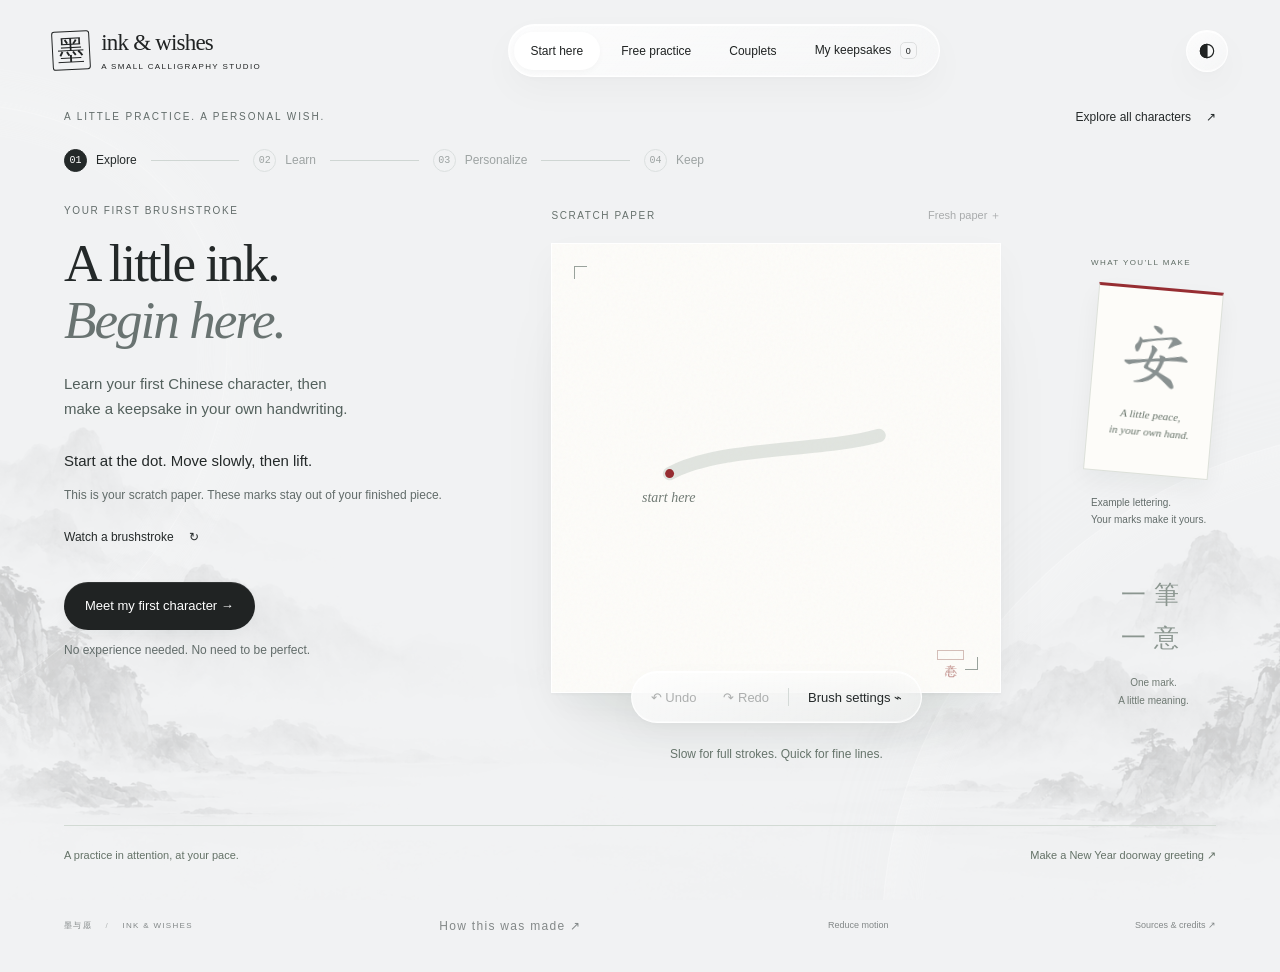
==== commit 573a1320: "Guide beginners from first brushstroke to a personal keepsake" ====
--- a/assignments/03-ink-and-wishes/site/index.html
+++ b/assignments/03-ink-and-wishes/site/index.html
@@ -5,19 +5,20 @@
   <meta name="theme-color" content="#f1f2f3">
   <meta name="description" content="A quiet place to discover Chinese calligraphy. Learn a character, make your mark, and turn your writing into a wish.">
   <title>Ink & Wishes — a little practice, a lasting wish</title>
-  <link rel="icon" href="favicon.svg" type="image/svg+xml"><link rel="stylesheet" href="style.css">
+  <link rel="icon" href="favicon.svg" type="image/svg+xml"><link rel="stylesheet" href="style.css"><link rel="stylesheet" href="journey.css">
   <script type="module" src="app.mjs"></script>
 </head>
 <body>
   <a href="#main" class="skip-link">Skip to the writing desk</a>
   <div class="ambient" aria-hidden="true"><i></i><i></i></div>
   <header class="site-header">
-    <a class="brand" href="#studio" aria-label="Ink and Wishes home"><span class="brand-seal" lang="zh">墨</span><span>ink & wishes<span class="brand-caption">A SMALL CALLIGRAPHY STUDIO</span></span></a>
-    <nav class="glass navigation" aria-label="Main navigation"><a href="#studio" data-route="studio" aria-current="page">The studio</a><a href="#couplets" data-route="couplets">Couplets · 春联</a><a href="#collection" data-route="collection">Your collection <span id="nav-count">0</span></a><a href="#process" data-route="process">Behind the ink</a></nav>
+    <a class="brand" href="#learn" aria-label="Ink and Wishes home"><span class="brand-seal" lang="zh">墨</span><span>ink & wishes<span class="brand-caption">A SMALL CALLIGRAPHY STUDIO</span></span></a>
+    <nav class="glass navigation" aria-label="Main navigation"><a href="#learn" data-route="learn" aria-current="page">Start here</a><a href="#studio" data-route="studio">Free practice</a><a href="#couplets" data-route="couplets">Couplets</a><a href="#collection" data-route="collection">My keepsakes <span id="nav-count">0</span></a></nav>
     <button id="appearance" class="icon-button glass" aria-label="Use solid controls" aria-pressed="false" title="Use solid controls"><svg viewBox="0 0 24 24" aria-hidden="true"><circle cx="12" cy="12" r="8"/><path d="M12 4v16M12 4a8 8 0 0 0 0 16" fill="currentColor"/></svg></button>
   </header>
   <main id="main" tabindex="-1">
-    <section id="view-studio" class="view" aria-labelledby="studio-heading">
+    <section id="view-journey" class="view" aria-labelledby="journey-heading"></section>
+    <section id="view-studio" class="view" aria-labelledby="studio-heading" hidden>
       <div class="intro"><div><p class="eyebrow">CHINESE CALLIGRAPHY, ONE CHARACTER AT A TIME</p><h1 id="studio-heading">A little ink.<br><em>A wish of your own.</em></h1></div><p class="intro-note">Slow down. Follow a stroke.<br>Make something only you could make.<span>No experience needed.</span></p></div>
       <div class="character-library"><div class="library-label"><p class="eyebrow">CHOOSE A CHARACTER</p><span>Nature, practice & good wishes.</span></div><div class="glass character-picker" id="character-picker" role="group" aria-label="Choose a character"></div></div><p id="character-status" class="character-status" role="status">Choose a character to begin.</p>
       <div class="desk">
@@ -51,17 +52,17 @@
     </section>
     <section id="view-couplets" class="view" aria-labelledby="couplets-heading" hidden>
       <div class="intro couplet-intro"><div><p class="eyebrow">春联工坊 · SPRING FESTIVAL COUPLETS</p><h1 id="couplets-heading">Two lines.<br><em>A doorway of wishes.</em></h1></div><div class="intro-note">Choose a wish. Write it in your own hand.<br>Build a whole couplet, one character at a time.<br><button id="couplet-culture" class="text-link">How to read a couplet ↗</button></div></div>
-      <div class="couplet-setup glass"><div><p class="eyebrow">CHOOSE YOUR WORDS</p><div id="couplet-presets" class="couplet-presets"></div></div><details class="couplet-custom"><summary>Or write your own · 自定义</summary><form id="couplet-text-form"><p>Two lines of 2–9 Chinese characters each, plus a 2–6 character heading. No spaces or punctuation.</p><div class="couplet-fields"><label for="couplet-upper">上联 · Upper line<input id="couplet-upper" lang="zh" maxlength="18" required></label><label for="couplet-lower">下联 · Lower line<input id="couplet-lower" lang="zh" maxlength="18" required></label><label for="couplet-heading">横批 · Heading<input id="couplet-heading" lang="zh" maxlength="12" required></label></div><p id="couplet-text-error" class="modal-error" role="alert"></p><button class="button button-dark" type="submit">Use these words ↗</button></form></details></div>
+      <div class="couplet-setup glass"><div><p class="eyebrow">CHOOSE YOUR WORDS</p><div id="couplet-presets" class="couplet-presets"></div></div><details class="couplet-custom"><summary>Or write your own · 自定义</summary><form id="couplet-text-form"><p>Two lines of 2–9 Chinese characters each, plus a 2–6 character heading. No spaces or punctuation.</p><div class="couplet-fields"><label for="couplet-upper">Right strip · 上联<input id="couplet-upper" lang="zh" maxlength="18" required></label><label for="couplet-lower">Left strip · 下联<input id="couplet-lower" lang="zh" maxlength="18" required></label><label for="couplet-heading">Top banner · 横批<input id="couplet-heading" lang="zh" maxlength="12" required></label></div><p id="couplet-text-error" class="modal-error" role="alert"></p><button class="button button-dark" type="submit">Use these words ↗</button></form></details></div>
       <div class="couplet-desk">
-        <section class="couplet-composition" aria-label="Your assembled couplet"><div class="paper-meta"><span>YOUR DOORWAY · 面向大门</span><span>横批 reads ←</span></div><div class="couplet-scene"><canvas id="couplet-preview"></canvas><div id="couplet-highlight" aria-hidden="true"></div><div class="couplet-door-note" aria-hidden="true"><span lang="zh">春</span><p>One mark.<br>One wish closer.</p></div></div><div class="couplet-placement"><span>← 下联 · Lower line</span><span>上联 · Upper line →</span></div><p id="couplet-meaning"></p><a id="couplet-example-source" class="text-link" target="_blank" rel="noreferrer"></a><p id="couplet-heading-note"></p><p class="couplet-preview-note">Pale letters are guides. Only your handwritten ink appears in the 1800 × 1700 PNG download.</p></section>
-        <section class="couplet-writing" aria-label="Couplet writing desk"><div class="glass couplet-parts" role="group" aria-label="Select a couplet line"><button data-couplet-part="upper" aria-pressed="true">上联 <small>Upper</small></button><button data-couplet-part="lower" aria-pressed="false">下联 <small>Lower</small></button><button data-couplet-part="heading" aria-pressed="false">横批 <small>Heading</small></button></div><div id="couplet-characters" class="couplet-characters" role="group" aria-label="Choose a character to write"></div><div class="paper-meta"><span id="couplet-cell-label"></span><button id="couplet-clear" class="text-link" disabled>Clear character</button></div><div class="paper" id="couplet-paper"><div class="paper-grain" aria-hidden="true"></div><div class="guide-grid" id="couplet-grid" aria-hidden="true"></div><div id="couplet-guide-character" lang="zh" aria-hidden="true"></div><canvas id="couplet-ink" aria-label="Write your couplet character" aria-describedby="couplet-help"></canvas></div><div class="glass tool-tray couplet-tools" role="group" aria-label="Couplet drawing tools"><button id="couplet-guide" class="tool-button" aria-pressed="true">Guide</button><button id="couplet-undo" class="tool-button" disabled>Undo</button><button id="couplet-redo" class="tool-button" disabled>Redo</button></div><div class="couplet-brush-controls"><label for="couplet-size">Brush size <output id="couplet-size-value">28</output><input id="couplet-size" type="range" min="5" max="60" value="28"></label><label for="couplet-ink-load">Ink load <output id="couplet-ink-value">78%</output><input id="couplet-ink-load" type="range" min="15" max="100" value="78"></label></div><p id="couplet-help">Slow for full strokes; quick for fine lines. Trace the printed guide or find your own shape.</p><div class="couplet-step"><button id="couplet-prev" class="text-link">← Previous character</button><button id="couplet-next" class="button button-dark">Next character →</button></div></section>
+        <section class="couplet-composition" aria-label="Your assembled couplet"><div class="paper-meta"><span>YOUR DOORWAY · 面向大门</span><span>横批 reads ←</span></div><div class="couplet-scene"><canvas id="couplet-preview"></canvas><div id="couplet-highlight" aria-hidden="true"></div><div class="couplet-door-note" aria-hidden="true"><span lang="zh">春</span><p>One mark.<br>One wish closer.</p></div></div><div class="couplet-placement"><span>← Left strip · 下联</span><span>Right strip · 上联 →</span></div><p id="couplet-meaning"></p><a id="couplet-example-source" class="text-link" target="_blank" rel="noreferrer"></a><p id="couplet-heading-note"></p><p class="couplet-preview-note">Pale letters are guides. Only your handwritten ink appears in the 1800 × 1700 PNG download.</p></section>
+        <section class="couplet-writing" aria-label="Couplet writing desk"><div class="glass couplet-parts" role="group" aria-label="Select a couplet line"><button data-couplet-part="upper" aria-pressed="true">Right strip <small>上联</small></button><button data-couplet-part="lower" aria-pressed="false">Left strip <small>下联</small></button><button data-couplet-part="heading" aria-pressed="false">Top banner <small>横批</small></button></div><div id="couplet-characters" class="couplet-characters" role="group" aria-label="Choose a character to write"></div><div class="paper-meta"><span id="couplet-cell-label"></span><button id="couplet-clear" class="text-link" disabled>Clear character</button></div><div class="paper" id="couplet-paper"><div class="paper-grain" aria-hidden="true"></div><div class="guide-grid" id="couplet-grid" aria-hidden="true"></div><div id="couplet-guide-character" lang="zh" aria-hidden="true"></div><canvas id="couplet-ink" aria-label="Write your couplet character" aria-describedby="couplet-help"></canvas></div><div class="glass tool-tray couplet-tools" role="group" aria-label="Couplet drawing tools"><button id="couplet-guide" class="tool-button" aria-pressed="true">Guide</button><button id="couplet-undo" class="tool-button" disabled>Undo</button><button id="couplet-redo" class="tool-button" disabled>Redo</button></div><div class="couplet-brush-controls"><label for="couplet-size">Brush size <output id="couplet-size-value">28</output><input id="couplet-size" type="range" min="5" max="60" value="28"></label><label for="couplet-ink-load">Ink load <output id="couplet-ink-value">78%</output><input id="couplet-ink-load" type="range" min="15" max="100" value="78"></label></div><p id="couplet-help">Slow for full strokes; quick for fine lines. Trace the printed guide or find your own shape.</p><div class="couplet-step"><button id="couplet-prev" class="text-link">← Previous character</button><button id="couplet-next" class="button button-dark">Next character →</button></div></section>
       </div>
       <div class="couplet-finish glass"><div><p id="couplet-status" role="status"></p><progress id="couplet-progress" value="0" max="14" aria-label="Character spaces with handwritten ink"></progress><small>Save to keep an editable copy after closing this page.</small></div><div class="couplet-finish-actions"><button id="couplet-save" class="button button-dark" disabled>Save couplet ↗</button><button id="couplet-export" class="button button-light" disabled>Download PNG ↓</button></div></div>
     </section>
     <section id="view-collection" class="view" aria-labelledby="collection-heading" hidden><div class="section-intro"><p class="eyebrow">THE MARKS YOU KEEP</p><h1 id="collection-heading">Your collection.</h1><p>Three little spaces for your work. Saved in this browser, on this device.</p></div><div id="collection-status" role="status"></div><div id="collection-grid" class="collection-grid"></div><p class="collection-note">Download a PNG to keep a copy elsewhere. Clearing browser data can remove saved works. A PNG is an image, not an editable drawing.</p></section>
-    <section id="view-process" class="view" aria-labelledby="process-heading" hidden><div class="section-intro"><p class="eyebrow">AN AGENTIC-WORKFLOW HOMEWORK PROJECT</p><h1 id="process-heading">Behind the ink.</h1><p>A small website. A record of the choices that shaped it.</p></div><div class="process-layout"><div><h2>From a broad idea to one usable journey.</h2><p>The first idea included games, a brush simulator, couplets, red envelopes, and a gallery. A rubric review led to a first release with one character and a saved keepsake. Student feedback then led to a textured brush, six connected character lessons, and a couplet workshop with editable handwriting.</p><ol class="process-list"><li><span>01</span><div><h3>Brief & direction</h3><p>The student chose calligraphy, then changed the visual direction from pastel colors to minimal fluid glass.</p></div></li><li><span>02</span><div><h3>Research & build</h3><p>The coding agent checked references, selected reusable stroke data, and built the lesson, drawing tools, and collection.</p></div></li><li><span>03</span><div><h3>Check & iterate</h3><p>Software checks and browser interaction test drawing, saving, and export. A three-person learner trial is still planned; no participant results are claimed.</p></div></li></ol><p class="process-small">This page records agent-assisted development. The website itself runs locally in your browser and does not call an AI service.</p></div><aside class="process-aside glass"><p class="eyebrow">TRY YOUR NEXT ITERATION</p><h2>Give the agent a useful brief.</h2><label for="iteration-goal">One thing you would improve</label><textarea id="iteration-goal" rows="3" placeholder="For example: make the guide easier to follow on my phone."></textarea><button id="generate-prompt" class="button button-dark">Build my prompt <span aria-hidden="true">↗</span></button><div id="prompt-result" hidden><label for="generated-prompt">Your task brief</label><textarea id="generated-prompt" rows="7" readonly></textarea><button id="copy-prompt" class="text-link">Copy prompt ↗</button></div><p id="prompt-status" role="status"></p></aside></div><div class="lexicon"><details><summary>Prompt</summary><p>The task you give an agent, including the outcome, constraints, and checks.</p></details><details><summary>Context</summary><p>The brief, code, sources, and prior decisions the agent needs to work well.</p></details><details><summary>Tool</summary><p>An action the agent can take, such as reading a source, editing a file, or checking a browser.</p></details><details><summary>Handoff</summary><p>Passing a bounded result, such as a source sheet, into the next task.</p></details><details><summary>Evaluation</summary><p>Checking an output against concrete expectations instead of assuming it works.</p></details><details><summary>Iteration</summary><p>Changing something based on a finding, then checking the result again.</p></details></div><button id="open-sources" class="text-link">References & credits ↗</button></section>
+    <section id="view-process" class="view" aria-labelledby="process-heading" hidden><div class="section-intro"><p class="eyebrow">AN AGENTIC-WORKFLOW HOMEWORK PROJECT</p><h1 id="process-heading">Behind the ink.</h1><p>A small website. A record of the choices that shaped it.</p></div><div class="process-layout"><div><h2>From feedback to a clearer first step.</h2><p>The latest local iteration responds to the student’s feedback about beginner confusion and motion: start with scratch paper, learn 安, recall its meaning, then personalize and open a keepsake. Warm-up marks stay separate from saved handwriting. Real learner observations are still pending.</p><p>The first idea included games, a brush simulator, couplets, red envelopes, and a gallery. A rubric review led to a first release with one character and a saved keepsake. Student feedback then led to a textured brush, six connected character lessons, and a couplet workshop with editable handwriting.</p><ol class="process-list"><li><span>01</span><div><h3>Brief & direction</h3><p>The student chose calligraphy, then changed the visual direction from pastel colors to minimal fluid glass.</p></div></li><li><span>02</span><div><h3>Research & build</h3><p>The coding agent checked references, selected reusable stroke data, and built the lesson, drawing tools, and collection.</p></div></li><li><span>03</span><div><h3>Check & iterate</h3><p>Software checks and browser interaction test drawing, saving, and export. A three-person learner trial is still planned; no participant results are claimed.</p></div></li></ol><p class="process-small">This page records agent-assisted development. The website itself runs locally in your browser and does not call an AI service.</p></div><aside class="process-aside glass"><p class="eyebrow">TRY YOUR NEXT ITERATION</p><h2>Give the agent a useful brief.</h2><label for="iteration-goal">One thing you would improve</label><textarea id="iteration-goal" rows="3" placeholder="For example: make the guide easier to follow on my phone."></textarea><button id="generate-prompt" class="button button-dark">Build my prompt <span aria-hidden="true">↗</span></button><div id="prompt-result" hidden><label for="generated-prompt">Your task brief</label><textarea id="generated-prompt" rows="7" readonly></textarea><button id="copy-prompt" class="text-link">Copy prompt ↗</button></div><p id="prompt-status" role="status"></p></aside></div><div class="lexicon"><details><summary>Prompt</summary><p>The task you give an agent, including the outcome, constraints, and checks.</p></details><details><summary>Context</summary><p>The brief, code, sources, and prior decisions the agent needs to work well.</p></details><details><summary>Tool</summary><p>An action the agent can take, such as reading a source, editing a file, or checking a browser.</p></details><details><summary>Handoff</summary><p>Passing a bounded result, such as a source sheet, into the next task.</p></details><details><summary>Evaluation</summary><p>Checking an output against concrete expectations instead of assuming it works.</p></details><details><summary>Iteration</summary><p>Changing something based on a finding, then checking the result again.</p></details></div><button id="open-sources" class="text-link">References & credits ↗</button></section>
   </main>
-  <footer><span>墨与愿 <span class="footer-divider">/</span> INK & WISHES</span><p>Made for a moment of attention.</p><button id="footer-sources" class="text-link">Sources & credits ↗</button></footer>
+  <footer><span>墨与愿 <span class="footer-divider">/</span> INK & WISHES</span><a href="#process">How this was made ↗</a><button id="motion-toggle" class="text-link" aria-pressed="false">Reduce motion</button><button id="footer-sources" class="text-link">Sources & credits ↗</button></footer>
   <div id="toast" class="glass toast" role="status" aria-live="polite" hidden></div>
   <dialog id="modal" aria-labelledby="modal-title"><div class="modal-top"><p class="eyebrow" id="modal-eyebrow"></p><button id="close-modal" class="icon-button" aria-label="Close dialog">×</button></div><div id="modal-content"></div></dialog>
   <noscript><p class="noscript">Enable JavaScript for the drawing tools and lessons. Source files and credits remain available in the project.</p></noscript>
--- a/assignments/03-ink-and-wishes/site/journey.css
+++ b/assignments/03-ink-and-wishes/site/journey.css
@@ -0,0 +1,42 @@
+/* Ink & Wishes — a guided desk, quiet glass, and one continuous piece of paper. */
+:root{--j-ink:#242929;--j-muted:#626c6a;--j-red:#962d32;--j-paper:#fdfcf9;--j-line:#d6ddda;--j-ease:cubic-bezier(.22,.75,.18,1)}
+.site-header{padding-top:24px;padding-bottom:24px}.navigation a{font-size:12px;padding:12px 17px}.site-header .brand-caption{letter-spacing:1.4px}
+footer{align-items:center}footer>a{font-size:12px;text-decoration:none}.text-link{min-height:32px}.button{transition:transform 160ms ease,background 160ms,box-shadow 160ms}.button:active:not(:disabled){transform:scale(.98)}
+.view{animation:enter .32s var(--j-ease) both}.ambient:before{opacity:.19}
+#view-journey{color:var(--j-ink);padding-top:16px}.journey-top{display:flex;justify-content:space-between;align-items:center;gap:16px;margin-bottom:18px}.journey-kicker{font-size:10px;letter-spacing:1.9px;color:var(--j-muted);margin:0}.journey-top .text-link{font-size:12px}
+.journey-progress{display:flex;align-items:center;gap:14px;max-width:640px;margin:0 0 36px}.journey-progress>i{height:1px;flex:1;background:#cfd6d3}.journey-progress button{display:flex;gap:9px;align-items:center;min-height:38px;font-size:12px;padding:0;color:var(--j-muted);transition:color .2s}.journey-progress button>span{display:grid;place-items:center;width:23px;height:23px;font:10px 'SFMono-Regular',Consolas,monospace;border:1px solid #cbd2d0;border-radius:50%;transition:background .25s,color .25s}.journey-progress button[aria-current]{color:var(--j-ink)}.journey-progress button[aria-current]>span{background:var(--j-ink);border-color:var(--j-ink);color:white}.journey-progress button:disabled{opacity:.58}
+.journey-layout{display:grid;grid-template-columns:minmax(240px,.9fr) minmax(300px,1.25fr) 125px;gap:clamp(20px,3vw,46px);align-items:start}.journey-story{min-width:0;padding-top:14px;align-self:start}.journey-story .eyebrow{font-size:10px;letter-spacing:1.6px;color:var(--j-muted);margin:0 0 16px}.journey-story h1{font-size:clamp(38px,4.15vw,59px);line-height:1.07;letter-spacing:-2px;margin:0 0 22px}.journey-story h1:focus{outline:none}.journey-story h1 em{color:#697371}.journey-description{font-size:15px;line-height:1.7;color:#53605c;margin:0 0 26px;max-width:300px}.journey-instruction{font-size:15px;line-height:1.7;margin-bottom:12px}.journey-small{font-size:12px;line-height:1.7;color:var(--j-muted);margin-bottom:16px}.journey-story .text-link{font-size:12px}.journey-actions{display:flex;align-items:center;flex-wrap:wrap;gap:14px;margin:28px 0 10px}.journey-actions .button{padding:16px 21px;font-size:13px;line-height:1.3;min-height:48px;white-space:normal;text-align:left;border-radius:30px}.journey-actions #j-back{min-width:47px}.journey-error{font-size:12px;color:var(--j-red);margin:12px 0 0;line-height:1.7}.journey-error:empty{display:none}
+.journey-desk{min-width:0;position:relative;padding-top:8px;max-width:480px;width:100%;margin:0 auto}.journey-paper-meta{display:flex;align-items:center;justify-content:space-between;gap:8px;min-height:32px;margin-bottom:16px}.journey-paper-meta>span{font-size:10px;letter-spacing:1.6px;color:#66716c}.journey-paper-meta .text-link{font-size:11px}
+.journey-paper{position:relative;isolation:isolate;width:100%;aspect-ratio:1;background:var(--j-paper);border:1px solid #fff;box-shadow:0 2px 2px #1b332507,0 15px 35px #20372b09,0 48px 75px -36px #25362b25;transition:box-shadow .4s;overflow:hidden}.journey-paper:before,.journey-paper:after{content:'';position:absolute;pointer-events:none;width:12px;height:12px;z-index:4}.journey-paper:before{left:22px;top:22px;border-top:1px solid #99a29c;border-left:1px solid #99a29c}.journey-paper:after{right:22px;bottom:22px;border-right:1px solid #99a29c;border-bottom:1px solid #99a29c}.journey-paper-texture{position:absolute;inset:0;opacity:.28;pointer-events:none;background-image:url("data:image/svg+xml,%3Csvg viewBox='0 0 180 180' xmlns='http://www.w3.org/2000/svg'%3E%3Cfilter id='n'%3E%3CfeTurbulence type='fractalNoise' baseFrequency='.85' numOctaves='3' stitchTiles='stitch'/%3E%3C/filter%3E%3Cpath fill='%23acb7a8' filter='url(%23n)' opacity='.13' d='M0 0h180v180H0z'/%3E%3C/svg%3E")}
+#j-ink{position:absolute;inset:0;width:100%;height:100%;z-index:3;touch-action:none;cursor:crosshair}.journey-paper-corner{position:absolute;right:36px;bottom:32px;color:#a6605b8a;border:1px solid #ae827b80;font:12px 'Songti SC',serif;writing-mode:vertical-rl;padding:4px;pointer-events:none;z-index:4}
+.journey-warmup{position:absolute;inset:0;pointer-events:none}.journey-warmup svg{width:100%;height:100%;overflow:visible}.warmup-path{fill:none;stroke:#b1bcb45e;stroke-width:12;stroke-linecap:round}.journey-warmup circle{fill:var(--j-red)}.journey-warmup>span{position:absolute;top:55%;left:20%;color:#717b75;font:italic 14px Georgia,serif}.warmup-demo{fill:none;stroke:#28302b;stroke-width:11;stroke-linecap:round;stroke-dasharray:1;stroke-dashoffset:1;opacity:0}.warmup-demo.playing{animation:warmup-draw 1.8s var(--j-ease) both}.journey-warmup.has-ink>span{opacity:0}.journey-warmup.has-ink .warmup-path{opacity:.35}.journey-warmup.has-ink circle{opacity:.3}
+.journey-guide{position:absolute;inset:8%;pointer-events:none;opacity:.28}.journey-guide svg{width:100%;height:100%}.journey-guide.watching{opacity:.9}.stroke-reveal{stroke-dasharray:1;stroke-dashoffset:0;animation:stroke-flow 1s ease-in-out both}
+.journey-tools{position:relative;z-index:5;width:max-content;max-width:calc(100% - 28px);display:flex;gap:3px;align-items:center;border-radius:26px;padding:7px;margin:-22px auto 0;min-height:48px}.journey-tools>button{font-size:13px;min-height:36px;padding:6px 12px;border-radius:18px;transition:background .16s,transform .16s;white-space:nowrap}.journey-tools>button:hover:not(:disabled){background:#fff}.journey-tools>button:active:not(:disabled){transform:scale(.96)}.journey-tools>span{height:18px;border-left:1px solid #d4dad7;margin:0 4px}.journey-paper-note{min-height:38px;font-size:12px;line-height:1.65;color:#68766d;text-align:center;margin:22px auto 0;max-width:330px}
+.journey-margin{padding-top:58px}.journey-margin .eyebrow{font-size:8px;letter-spacing:1.4px;margin-bottom:17px;color:#5e6c64}.journey-example-card{aspect-ratio:2/3;width:100%;background:var(--j-paper);border:1px solid #dce0d9;border-top:3px solid var(--j-red);padding:15px 12px;box-shadow:0 10px 22px #1d33270c;transform:rotate(5deg);display:flex;flex-direction:column;align-items:center;justify-content:center;gap:13px;margin:0 0 20px}.journey-example-card>div{width:72px;height:72px;font:54px 'Songti SC',serif;text-align:center}.journey-example-card svg{width:100%;height:100%}.journey-example-card>span{font:italic 11px/1.6 Georgia,serif;text-align:center;color:#647167}.journey-margin .journey-small{font-size:10px}.journey-side-note{padding-top:30px;text-align:center}.journey-side-note>span{display:block;font:25px/1.7 'Songti SC',serif;letter-spacing:8px;color:#8b9690}.journey-side-note p{font-size:10px;line-height:1.8;color:#6e7972;margin-top:15px}.journey-bottom{border-top:1px solid #d2dad4;margin-top:42px;padding:20px 0;display:flex;justify-content:space-between;gap:16px;color:#647267;font-size:11px;line-height:1.8}.journey-bottom a{text-decoration:none}
+.journey-word{display:flex;gap:18px;align-items:center;margin:0 0 12px}.journey-word>span{font:48px 'Songti SC','STSong',serif;line-height:1}.journey-word strong{font-size:17px;font-weight:500;display:block;margin-bottom:6px}.journey-word>div>span{font-size:12px;color:#68766d}.journey-modes{display:flex;border-radius:24px;padding:4px;gap:3px;max-width:290px;margin:20px 0}.journey-modes button{flex:1;font-size:12px;padding:10px 7px;border-radius:20px;white-space:nowrap;transition:background .2s,box-shadow .2s}.journey-modes button[aria-pressed=true]{background:#fff;box-shadow:0 2px 6px #24342a13}.journey-step-count{font-size:10px;letter-spacing:1.3px;text-transform:uppercase;color:#637066;margin:20px 0 9px}#j-instruction{font-size:14px;line-height:1.6;min-height:45px;margin-bottom:8px}.journey-reference-controls{display:flex;align-items:center;gap:12px;flex-wrap:wrap}.journey-reference-controls .icon-button{width:32px;height:32px;font-size:18px}.journey-reference-controls .text-link{font-size:11px}.journey-culture{font-size:12px;margin:20px 0 0;line-height:1.7;color:#647065}.journey-culture summary{cursor:pointer;min-height:30px}.journey-culture p{margin:12px 0}.journey-culture a{font-size:11px}
+[data-step=learn] .journey-description{font-size:14px;margin-bottom:20px}[data-step=learn] .journey-story h1{font-size:44px;margin-bottom:18px}[data-step=learn] .journey-actions{margin-top:20px}.journey-check-reference{position:absolute;inset:12%;}.journey-check-reference svg{width:100%;height:100%}#j-question{font:25px/1.3 var(--display);letter-spacing:-.4px}.journey-answers{display:grid;gap:9px}.journey-answer{border:1px solid #cbd4cc;border-radius:12px;background:#ffffff9e;text-align:left;font-size:14px;padding:14px;transition:background .2s,transform .2s;min-height:48px}.journey-answer:hover:not(:disabled){background:#fff;transform:translateX(3px)}.journey-answer.is-correct{background:#eef4ed;border-color:#557553;opacity:1}.journey-answer.try-again{background:#f7efed;border-color:#b2867c;opacity:.75}.journey-answers.has-glyphs{grid-template-columns:repeat(3,1fr);gap:6px}.journey-answers.has-glyphs .journey-answer{padding:8px;text-align:center}.journey-answer svg{width:100%;height:84px;stroke:none}.journey-answer>span{font-size:10px;display:block;margin-top:6px}.journey-feedback{font-size:13px;line-height:1.7;min-height:68px;margin:16px 0 0;color:#516550}
+.journey-dedication-modes{display:flex;gap:8px;margin-bottom:18px}.journey-dedication-modes button{padding:10px 14px;border:1px solid #cbd4cc;border-radius:24px;font-size:12px}.journey-dedication-modes button[aria-pressed=true]{background:var(--j-ink);border-color:var(--j-ink);color:#fff}.journey-field{display:block;font-size:12px;margin-bottom:16px}.journey-field>span{float:right;color:#6b756d;font-size:11px}.journey-field input,.journey-field textarea{display:block;width:100%;border:1px solid #c5d0c6;border-radius:10px;padding:12px;background:#ffffffbd;margin-top:8px;font-size:14px;color:var(--j-ink);resize:vertical;line-height:1.6}.journey-field input::placeholder,.journey-field textarea::placeholder{color:#717b73}.journey-field>small{display:block;text-align:right;font-size:10px;color:#647267;margin-top:5px}.journey-paper.is-card{aspect-ratio:2/3;max-width:340px;margin:auto;background:var(--j-paper)}.journey-paper.is-card:before,.journey-paper.is-card:after,.journey-paper.is-card .journey-paper-corner{display:none}#j-card{display:block;width:100%;height:auto;position:relative;z-index:2}
+.journey-keep-actions{display:flex;gap:12px;flex-direction:column;align-items:flex-start;margin:22px 0 16px}.journey-keep-actions .button{font-size:13px;padding:15px 23px}.journey-keep-actions .text-link{font-size:12px}#j-save-state{color:#406346}.journey-gift{position:relative;width:min(100%,340px);height:500px;margin:0 auto;perspective:1000px;isolation:isolate;filter:drop-shadow(0 25px 28px #1c302516)}.gift-card-well{position:absolute;inset:0 0 22px;overflow:hidden;z-index:2}.gift-card{position:absolute;width:86%;left:7%;top:0;transform:translateY(3%) scale(.88);transform-origin:50% 100%;transition:transform .8s var(--j-ease),opacity .45s;box-shadow:0 2px 6px #293a3020;background:var(--j-paper)}.gift-card canvas{display:block;width:100%;height:auto}.gift-envelope-back{position:absolute;left:0;right:0;bottom:22px;height:235px;background:#7e292d;border-radius:3px;z-index:1}.gift-envelope-front{position:absolute;left:0;right:0;bottom:22px;height:226px;background:linear-gradient(32deg,#a43c40 0%,#9b3338 48%,#902b30 49%,#a63b3e 100%);border:1px solid #ad4e4d;border-radius:2px 2px 5px 5px;z-index:3;transition:transform .7s var(--j-ease),opacity .6s;box-shadow:inset 0 0 0 12px #962d3220}.gift-envelope-front:after{content:'';position:absolute;inset:13px;border:1px solid #ebc4a833;pointer-events:none}.gift-envelope-front>span:first-child{position:absolute;top:54%;left:20px;right:20px;text-align:center;color:#f3d8c0;font:italic 16px/1.5 Georgia,serif;overflow-wrap:anywhere}.gift-envelope-brand{position:absolute;bottom:25px;left:0;right:0;text-align:center;font:12px 'Songti SC',serif;letter-spacing:6px;color:#d6a897}.gift-flap{position:absolute;bottom:136px;left:0;right:0;height:122px;background:#aa4043;clip-path:polygon(0 0,100% 0,50% 100%);z-index:4;transform:rotateX(180deg);transform-origin:top;transition:transform .65s var(--j-ease) .12s,opacity .35s;backface-visibility:visible}.gift-seal{position:absolute;z-index:5;bottom:123px;left:calc(50% - 20px);width:40px;height:40px;display:grid;place-items:center;background:#b56451;color:#f3ddc1;border:1px solid #c88869;box-shadow:inset 0 0 0 3px #a8534540,0 3px 4px #44191920;border-radius:50%;font:18px 'Songti SC',serif;opacity:0;transform:scale(1.4);transition:opacity .2s .5s,transform .3s .5s}
+.journey-gift[data-state=sealed] .gift-card{transform:translateY(230px) scale(.82);opacity:0;transition:transform .7s var(--j-ease),opacity .2s .48s}.journey-gift[data-state=sealed] .gift-flap{transform:rotateX(0)}.journey-gift[data-state=sealed] .gift-seal{opacity:1;transform:scale(1)}.journey-gift[data-state=opened] .gift-card{transform:none;opacity:1;transition:transform .9s var(--j-ease) .14s,opacity .3s .12s}.journey-gift[data-state=opened] .gift-envelope-front,.journey-gift[data-state=opened] .gift-envelope-back{transform:translateY(22px);opacity:.06;transition:transform .7s,opacity .6s .18s}.journey-gift[data-state=opened] .gift-card-well{z-index:5;overflow:visible}.journey-gift[data-state=opened] .gift-flap{opacity:0}.journey-gift.just-saved{animation:keepsake-saved .55s var(--j-ease)}
+.journey-return{display:flex;align-items:center;gap:20px;border-radius:16px;padding:14px 18px;max-width:660px;margin:-12px 0 28px}.journey-return p{font-size:13px;margin:0;flex:1}.journey-return p>span{display:block;font-size:11px;color:#657264;margin-top:4px}.journey-return>button:last-child{font-size:20px;width:32px;height:32px}.journey-return .text-link{font-size:12px}
+.character-choice>span:last-child{font-size:11px}.character-choice small{font-size:9px}.couplet-parts button{font-family:var(--body);font-size:13px}.couplet-parts small{font-family:'Songti SC',serif;font-size:12px}#couplet-highlight{transition:left .28s var(--j-ease),top .28s var(--j-ease),width .28s,height .28s}.collection-card{animation:enter .35s var(--j-ease) both}.collection-actions .text-link{min-height:40px}dialog[open]{animation:dialog-arrive .22s var(--j-ease) both}.envelope-scene canvas{transition:transform .5s var(--j-ease)}.envelope-scene:hover canvas{transform:rotate(0) translateY(-3px)}
+@keyframes stroke-flow{from{stroke-dashoffset:1}to{stroke-dashoffset:0}}@keyframes warmup-draw{0%{stroke-dashoffset:1;opacity:1}70%{stroke-dashoffset:0;opacity:1}100%{stroke-dashoffset:0;opacity:.3}}@keyframes keepsake-saved{50%{transform:translateY(-8px) scale(.98)}}@keyframes dialog-arrive{from{opacity:0;transform:translateY(8px) scale(.99)}to{opacity:1;transform:none}}
+@media(min-width:1450px){.journey-layout{grid-template-columns:300px minmax(360px,480px) 145px;justify-content:space-between}}
+@media(max-width:1100px){.journey-layout{grid-template-columns:minmax(245px,.85fr) minmax(280px,1fr);gap:36px}.journey-margin{display:none}.site-header{padding:24px 32px}.navigation a{padding:11px 12px}main{padding:0 38px}.journey-description{font-size:14px}}
+@media(max-width:760px){.site-header{padding:20px 22px;flex-wrap:wrap;gap:16px}.brand{font-size:22px}.navigation{order:3;width:100%;justify-content:space-between}.navigation a{flex:1;text-align:center;padding:11px 8px;font-size:12px}main{padding:0 22px}.journey-top{margin:8px 0 15px}.journey-kicker{font-size:8px;letter-spacing:1.2px}.journey-top .text-link{font-size:10px;gap:5px}.journey-progress{gap:8px;margin-bottom:24px}.journey-progress button{font-size:10px;gap:6px}.journey-progress button>span{width:21px;height:21px;font-size:9px}.journey-layout{display:flex;flex-direction:column;gap:22px}.journey-story{width:100%;padding:0;display:contents}.journey-story>.eyebrow{display:none}.journey-story h1{order:0;font-size:42px;margin:0;letter-spacing:-1.8px}.journey-story h1 br{display:none}.journey-story h1 em{margin-left:8px}.journey-description{order:1;max-width:100%;margin:-8px 0 0;font-size:14px;line-height:1.7}.journey-desk{order:3;max-width:410px;padding:0}.journey-story>div:not(.journey-actions){order:2;width:100%}.journey-actions{order:4;width:100%;margin:0;justify-content:space-between;flex-wrap:nowrap}.journey-actions .button{margin-left:auto;min-height:48px;font-size:13px}.journey-story>#j-action-note{order:5;margin:-10px 0 0;text-align:right}.journey-story>.journey-error{order:4}.journey-story>#j-retry{order:4}.journey-paper-meta{margin-bottom:10px}.journey-paper-note{margin-top:18px;margin-bottom:0}.journey-bottom{margin-top:26px;flex-direction:column;gap:5px}.journey-instruction{margin-bottom:6px}#j-explore-panel{display:flex;flex-wrap:wrap;justify-content:space-between;gap:5px}#j-explore-panel>.journey-small{display:none}#j-explore-panel>.journey-instruction{font-size:13px;margin:0}#j-explore-panel>.text-link{font-size:11px}.journey-layout:has(#j-explore-panel:not([hidden])){gap:18px}.journey-tools>button{font-size:12px;padding:6px 10px}.journey-tools{max-width:95%}.journey-word{margin:0 0 8px}.journey-word>span{font-size:40px}.journey-modes{margin:14px 0 10px}.journey-lesson-control{display:grid;grid-template-columns:1fr auto;gap:5px 12px;align-items:center}.journey-step-count{margin:8px 0}.journey-reference-controls{grid-column:2;grid-row:1 / 3;max-width:105px;gap:4px;justify-content:flex-end}.journey-reference-controls .icon-button{display:none}.journey-reference-controls .text-link{font-size:10px}#j-instruction{min-height:0;font-size:13px;margin:0}.journey-culture{margin-top:12px}.journey-story>.journey-actions{margin-top:0}[data-step=learn] .journey-story h1{font-size:39px;margin:0}[data-step=learn] .journey-description{margin:-8px 0 0}.journey-story #j-check-panel{order:4}.journey-story:has(#j-check-panel:not([hidden]))~.journey-desk{max-width:240px}#j-question{font-size:25px}.journey-feedback{min-height:40px}.journey-paper.is-card{max-width:260px}.journey-story #j-personal-panel{order:4}.journey-story #j-keep-panel{order:4}.journey-gift{height:430px;width:280px}.gift-envelope-front{height:200px}.gift-envelope-back{height:210px}.gift-flap{bottom:107px}.gift-seal{bottom:93px}.journey-keep-actions{display:grid;grid-template-columns:1fr 1fr;gap:12px}.journey-keep-actions .button{font-size:12px;padding:13px 16px;justify-content:center}.journey-keep-actions .text-link{grid-column:1/-1}.journey-return{margin:0 0 20px;gap:10px}.journey-return p{font-size:12px}.journey-return .text-link{font-size:11px}.journey-return p>span{display:none}footer{font-size:10px;padding:22px;gap:12px}footer>a{font-size:11px}}
+@media(prefers-reduced-motion:reduce){*,*::before,*::after{animation:none!important;transition:none!important;scroll-behavior:auto!important}.stroke-reveal{stroke-dashoffset:0}.warmup-demo.playing{stroke-dashoffset:0;opacity:.5}}
+/* Keep the first action and paper within reach on shorter laptop displays. */
+@media(min-width:761px){#view-journey{padding-top:0}.journey-top{margin-bottom:8px}.journey-progress{margin-bottom:20px}.journey-story{padding-top:4px}.journey-desk{max-width:min(100%,clamp(330px,53vh,450px));padding-top:0}.journey-paper-meta{margin-bottom:12px}[data-step=learn] .journey-story h1{font-size:42px;line-height:1.1;margin-bottom:14px}[data-step=learn] .journey-story h1 br{display:none}[data-step=learn] .journey-story h1 em{margin-left:8px}[data-step=learn] .journey-description{margin-bottom:15px}[data-step=learn] .journey-word{margin-bottom:8px}#j-learn-panel>.journey-small{display:none}.journey-modes{margin:16px 0}.journey-culture{margin-top:12px}.journey-gift{height:470px;width:300px}.gift-flap{bottom:136px}.journey-paper.is-card{max-width:300px}}
+#j-ready{font-size:11px;margin-top:10px;color:#56685b}.journey-culture~#j-ready:disabled{display:none}
+.reduce-motion *,.reduce-motion *::before,.reduce-motion *::after{animation:none!important;transition:none!important;scroll-behavior:auto!important}.reduce-motion .stroke-reveal{stroke-dashoffset:0}.reduce-motion .warmup-demo.playing{stroke-dashoffset:0;opacity:.5}
+/* Keep the next action next to its instruction, not below secondary details. */
+#j-learn-panel .journey-actions{margin:18px 0 12px}#j-keep-panel .journey-actions{margin:20px 0}#j-keep-panel .journey-keep-actions{padding-top:16px;border-top:1px solid #d2dad4}.journey-story [hidden]{display:none!important}
+[data-step=check] #j-question,[data-step=check] .journey-description{display:none}[data-step=check] .journey-story h1{font-size:36px;line-height:1.2;letter-spacing:-1px;margin-bottom:16px}[data-step=check] .journey-feedback{min-height:50px}[data-step=check] .journey-actions{margin:18px 0 12px}#j-envelope-copy{min-height:64px}
+@media(min-width:761px){.journey-desk{position:sticky;top:24px;align-self:start}}
+@media(max-width:760px){#j-learn-panel .journey-actions{margin:16px 0 10px}#j-check-panel .journey-actions{margin:18px 0 12px}#j-keep-panel .journey-actions{margin:18px 0}.journey-story .journey-actions .button{margin-left:0}.journey-story .journey-actions{justify-content:space-between}}
+@media(max-width:760px){
+  #view-journey{animation:none;padding-bottom:88px}.journey-top{display:none}.journey-progress{margin:4px 0 22px}.journey-layout{gap:16px}.journey-description{font-size:13px}.journey-story h1{font-size:36px}.journey-paper-meta{margin-bottom:8px}
+  #view-journey .journey-actions{position:fixed;z-index:12;bottom:calc(12px + env(safe-area-inset-bottom));left:16px;right:16px;width:auto;margin:0!important;padding:7px;gap:10px;background:#f6f8f3ed;border:1px solid #fff;backdrop-filter:blur(20px);border-radius:32px;box-shadow:0 5px 25px #263e251c;justify-content:space-between}
+  #view-journey .journey-actions #j-primary{flex:1;justify-content:center;text-align:center;font-size:12px;margin:0;min-height:44px}#view-journey .journey-actions #j-back{padding:0 10px;min-height:40px}.journey-bottom{padding-bottom:14px}
+}
+@media(max-width:760px){.site-header{padding:14px 22px 10px;gap:12px}#view-journey{padding-top:0}.journey-progress{margin:0 0 12px}.journey-layout{gap:12px}.journey-paper-meta{min-height:24px;margin-bottom:6px}#j-explore-panel .text-link{min-height:24px}#j-learn-panel>.journey-small{display:none}}
